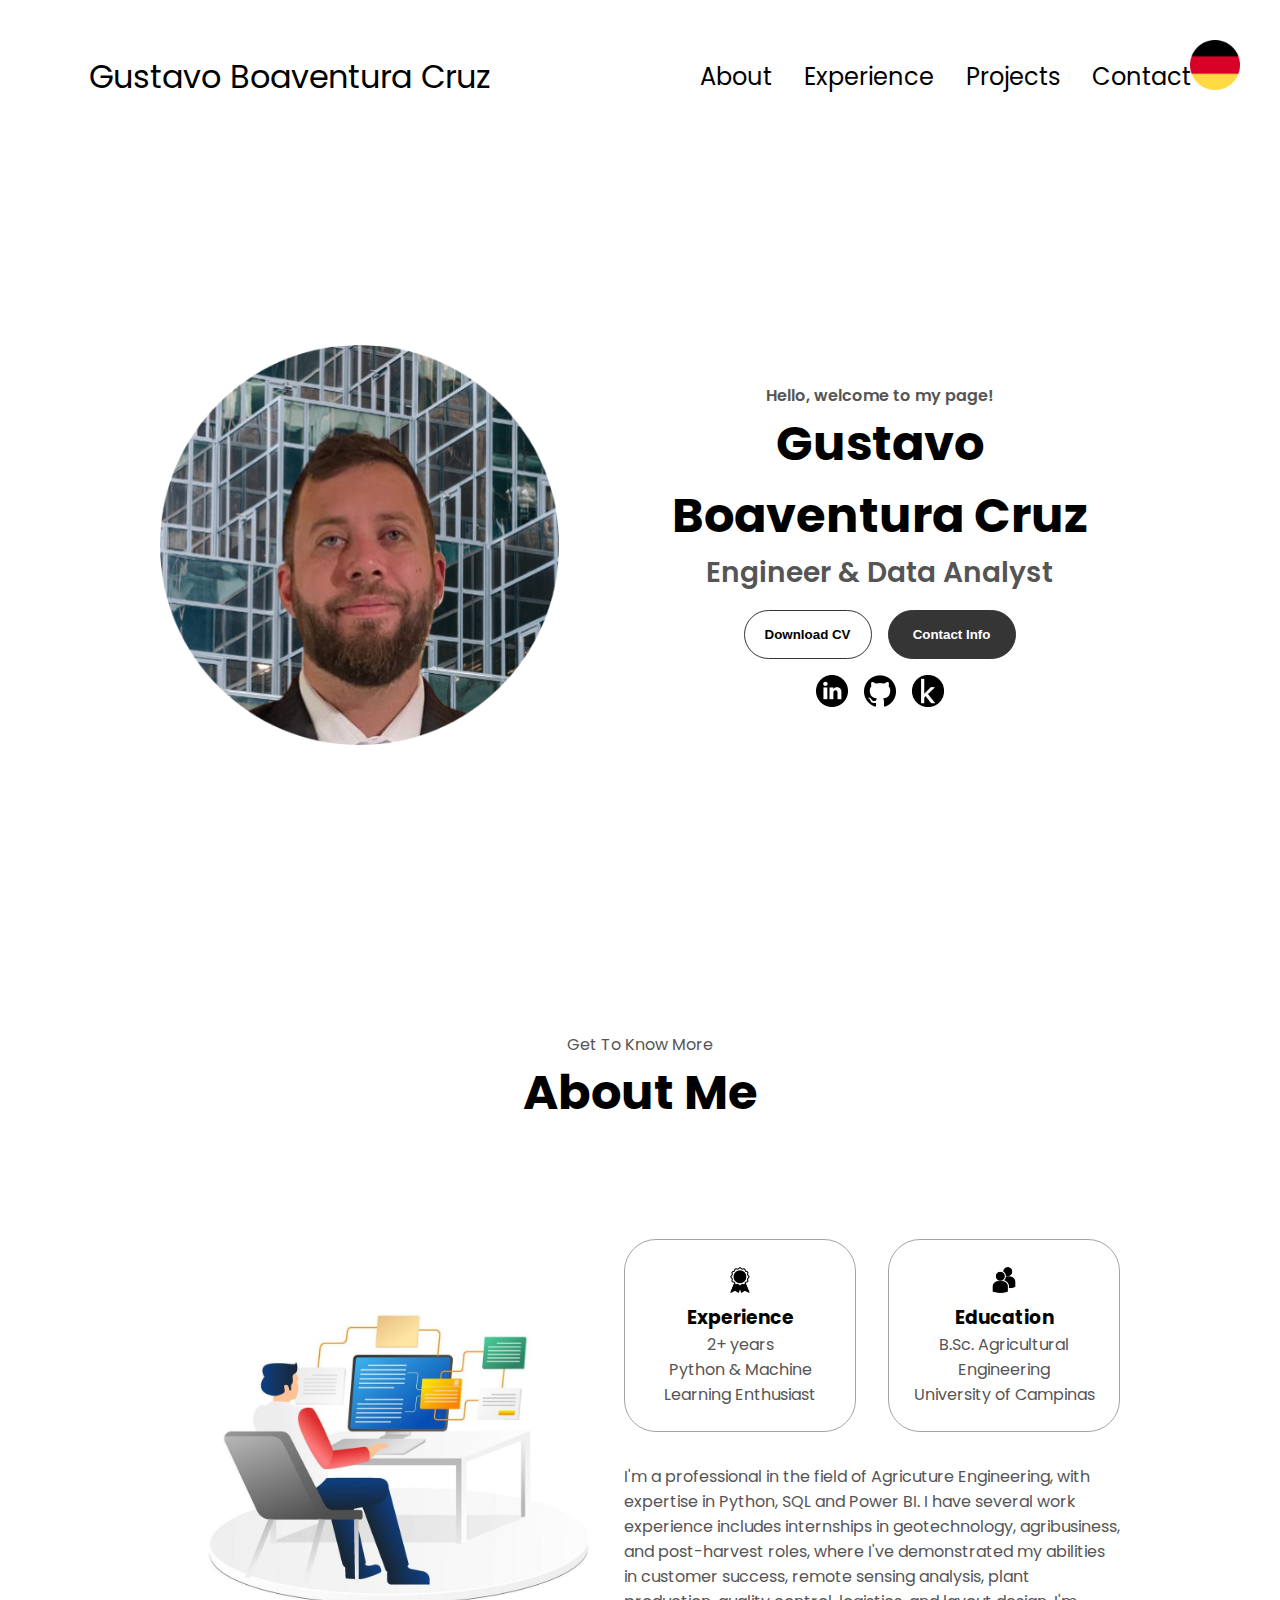
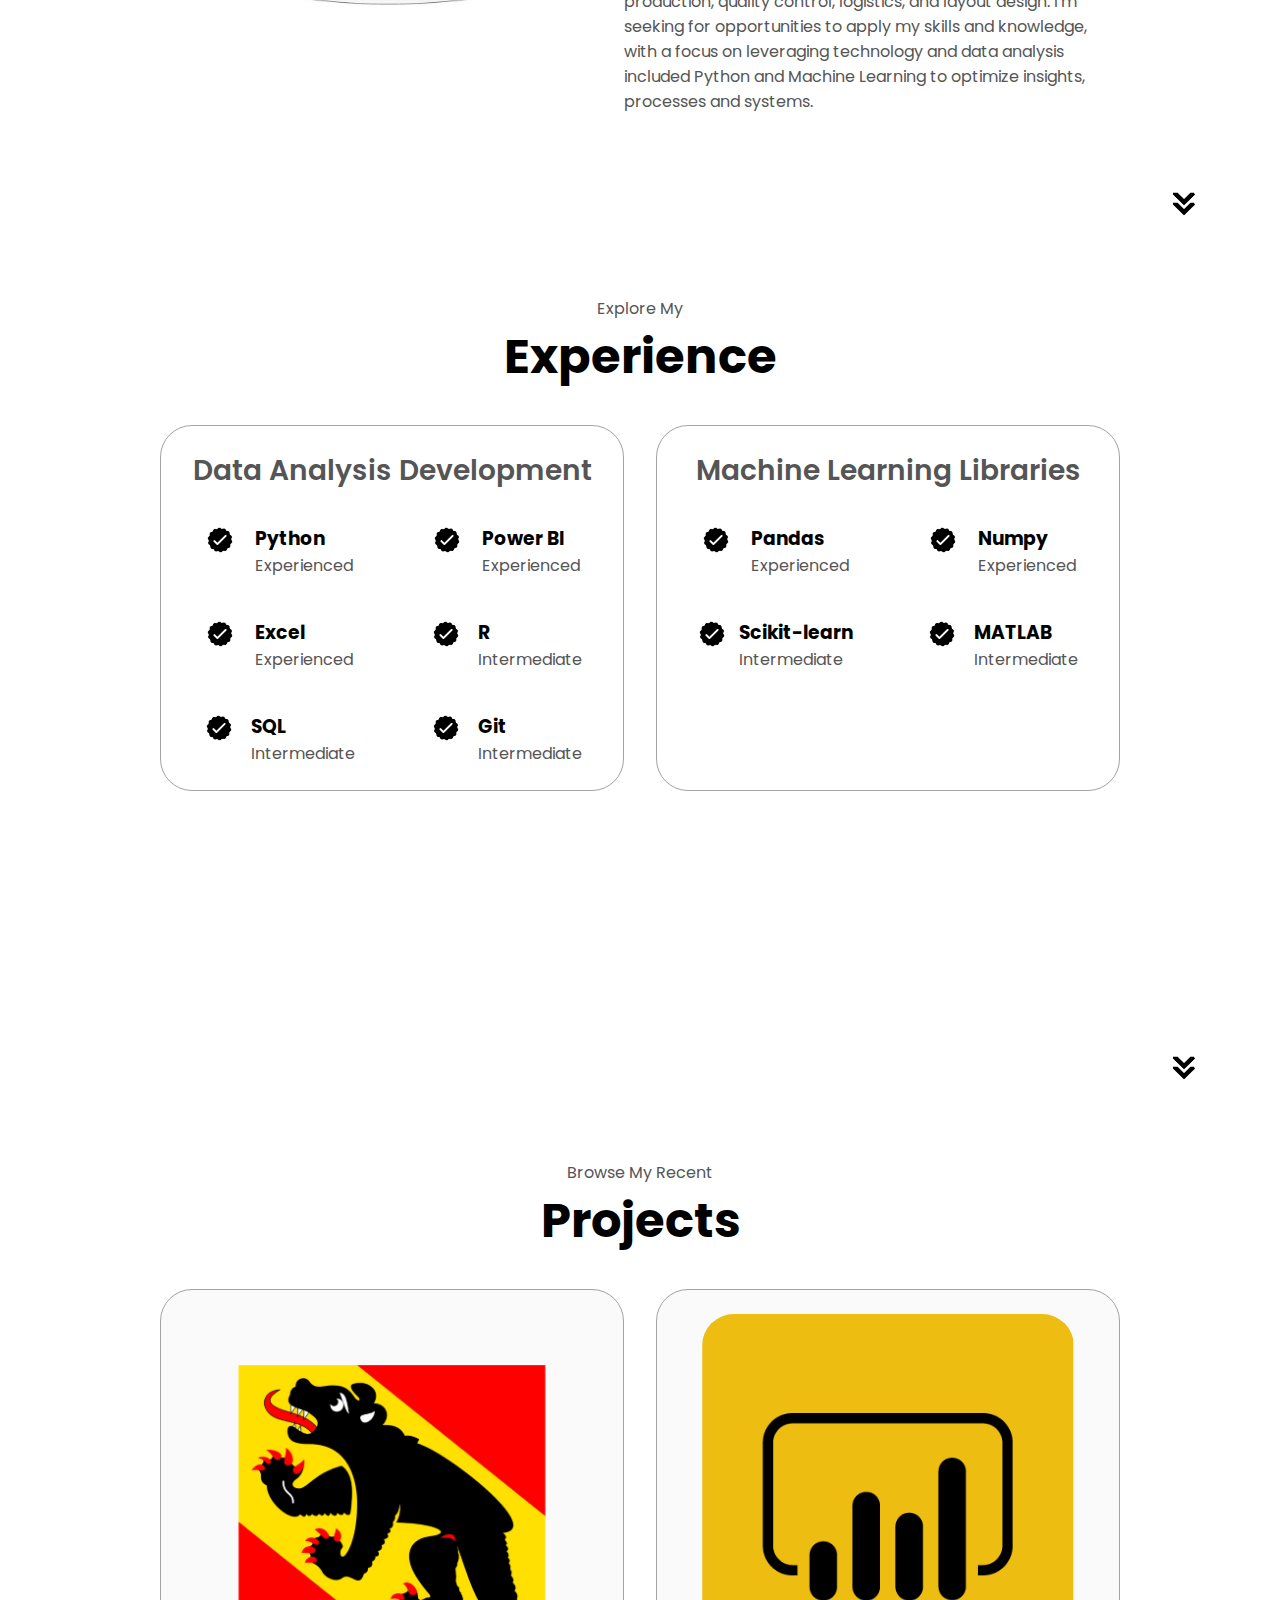
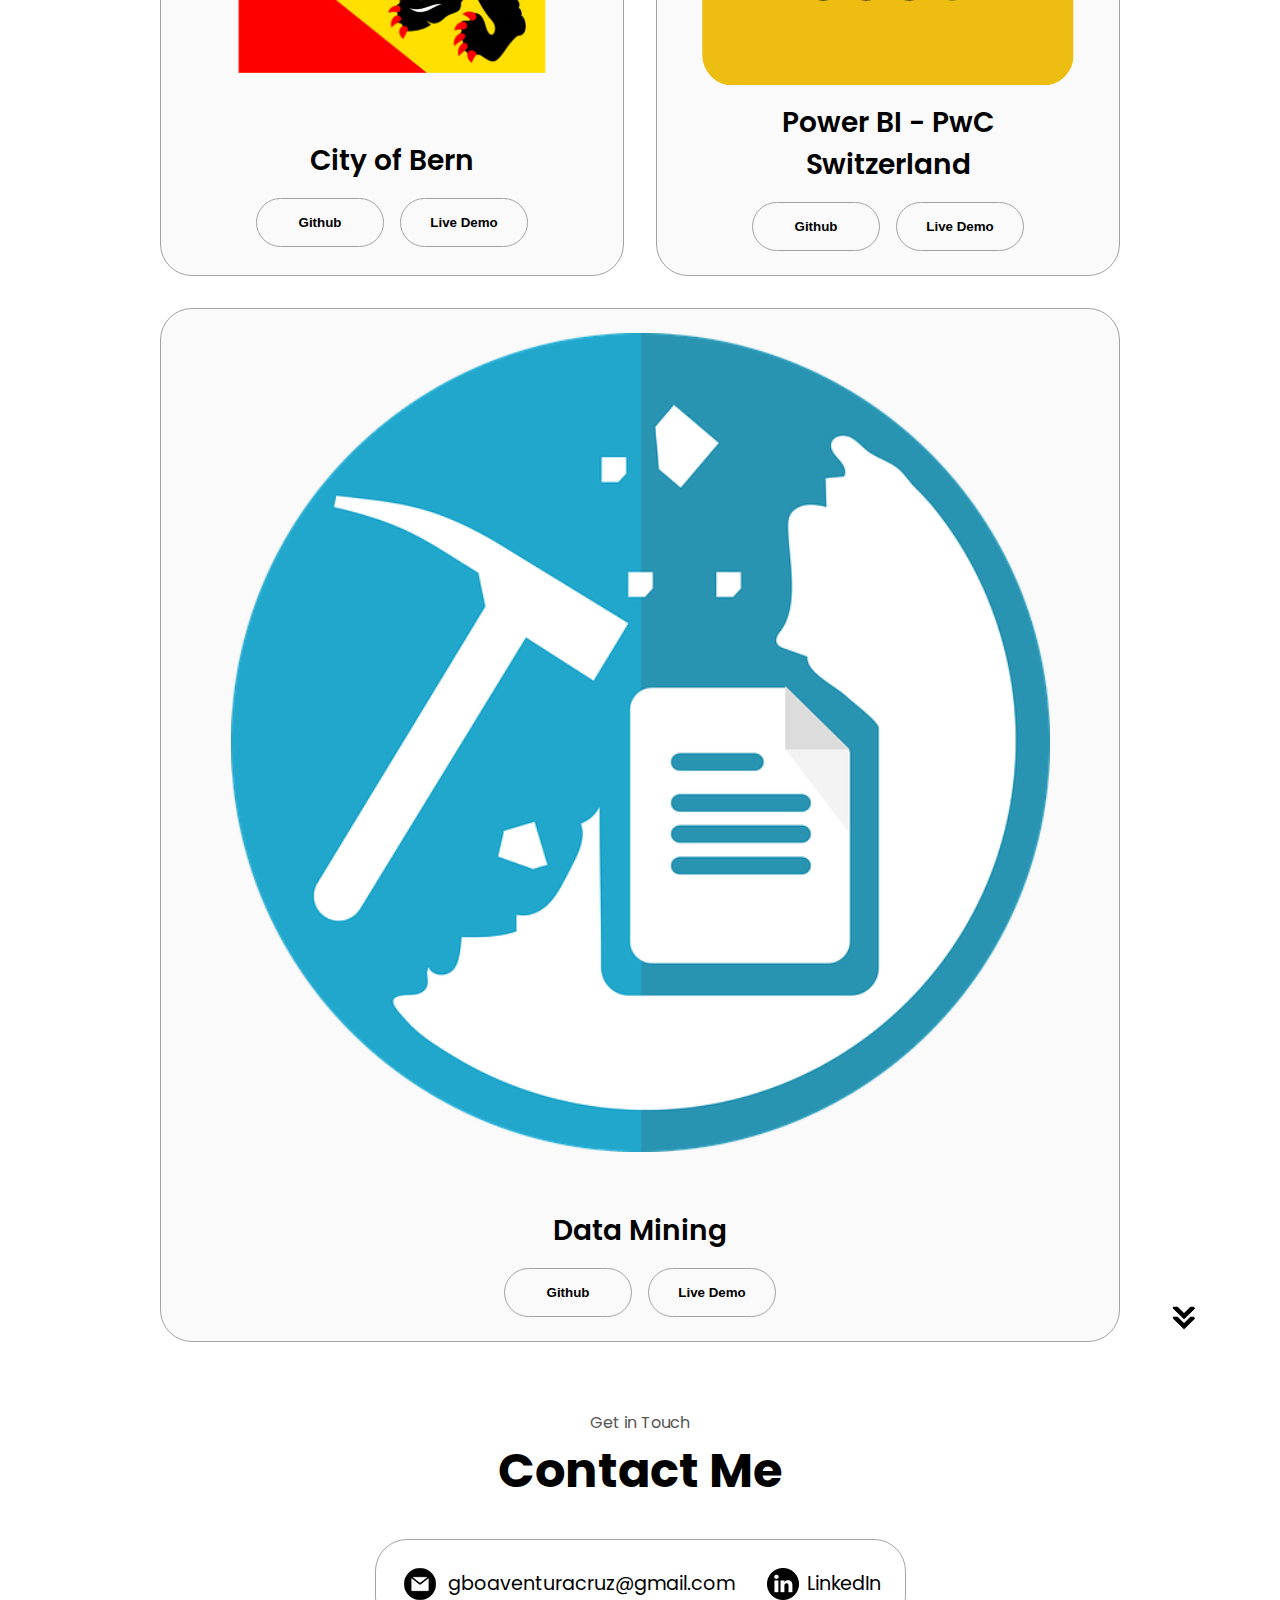
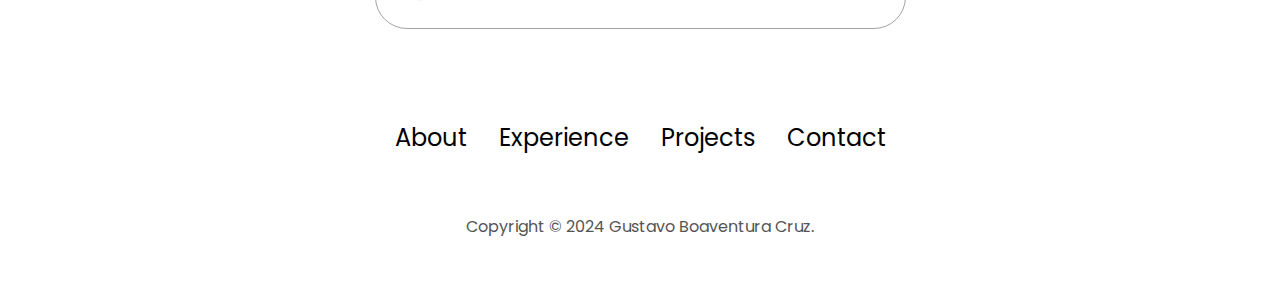
==== index.html @ 7f1b49e6 "img_hover" ====
<!DOCTYPE html>
<html lang="en">
  <head>
    <meta charset="UTF-8" />
    <meta http-equiv="X-UA-Compatible" content="IE=edge" />
    <meta name="viewport" content="width=device-width, initial-scale=1.0" />
    <title>My Portfolio</title>
    <link rel="stylesheet" href="style.css" />
    <link rel="stylesheet" href="mediaqueries.css" />
  </head>
<body>
    <style>
      #content {
          position: relative;
      }
      #content img {
          position: absolute;
          top: 40px;
          right: 40px;
      }
  </style>
  <div id="content" class="box-shadow">
      <a href="https://gboaventura93.github.io/portfolio_de/">
      <img src="./assets/deutschland.png" alt="Webseite auf Deutsch" width="50" height="50"/>
  </div>
    <nav id="desktop-nav">
      <div class="logo">Gustavo Boaventura Cruz</div>
      <div>
        <ul class="nav-links">
          <li><a href="#about">About</a></li>
          <li><a href="#experience">Experience</a></li>
          <li><a href="#projects">Projects</a></li>
          <li><a href="#contact">Contact</a></li>  
        </ul>
      </div>
    </nav>
    <nav id="hamburger-nav">
      <div class="logo">Gustavo Boaventura Cruz</div>
      <div class="hamburger-menu">
        <div class="hamburger-icon" onclick="toggleMenu()">
          <span></span>
          <span></span>
          <span></span>
        </div>
        <div class="menu-links">
          <li><a href="#about" onclick="toggleMenu()">About</a></li>
          <li><a href="#experience" onclick="toggleMenu()">Experience</a></li>
          <li><a href="#projects" onclick="toggleMenu()">Projects</a></li>
          <li><a href="#contact" onclick="toggleMenu()">Contact</a></li>
        </div>
      </div>
    </nav>
    <section id="profile">
      <div class="section__pic-container">
        <img src="./assets/gusbcz_pic_1.png" alt="Gustavo Boaventura Cruz profile picture" />
      </div>
      <div class="section__text">
        <p class="section__text__p1">Hello, welcome to my page!</p>
        <h1 class="title">Gustavo Boaventura Cruz</h1>
        <p class="section__text__p2">Engineer & Data Analyst</p>
        <div class="btn-container">
          <button
            class="btn btn-color-2"
            onclick="window.open('./assets/gusbcz_cv_en.pdf')"
          >
            Download CV
          </button>
          <button class="btn btn-color-1" onclick="location.href='./#contact'">
            Contact Info
          </button>
        </div>
        <div id="socials-container">
          <img
            src="./assets/linkedin.png"
            alt="My LinkedIn profile"
            class="icon"
            onclick="location.href='https://www.linkedin.com/in/gustavo-boaventura-cruz/'"
          />
          <img
            src="./assets/github.png"
            alt="My Github profile"
            class="icon"
            onclick="location.href='https://github.com/gboaventura93'"
          />
          <img
            src="./assets/kaggle_icon.jpg"
            alt="My Kaggle profile"
            class="icon"
            onclick="location.href='https://www.kaggle.com/gusbcz'"
          />
        </div>
      </div>
    </section>
    <section id="about">
      <p class="section__text__p1">Get To Know More</p>
      <h1 class="title">About Me</h1>
      <div class="section-container">
        <div class="section__pic-container">
          <img
            src="./assets/profile22.jpg"
            alt="Profile picture"
            class="about-pic"
          />
        </div>
        <div class="about-details-container">
          <div class="about-containers">
            <div class="details-container">
              <img
                src="./assets/experience.png"
                alt="Experience icon"
                class="icon"
              />
              <h3>Experience</h3>
              <p>2+ years <br />Python & Machine Learning Enthusiast</p>
            </div>
            <div class="details-container">
              <img
                src="./assets/education.png"
                alt="Education icon"
                class="icon"
              />
              <h3>Education</h3>
              <p>B.Sc. Agricultural Engineering<br />University of Campinas</p>
            </div>
          </div>
          <div class="text-container">
            <p>
              I'm a professional in the field of Agricuture Engineering, with expertise in Python, SQL and Power BI. I have several work experience includes internships in geotechnology, agribusiness, and post-harvest roles, where I've demonstrated my abilities in customer success, remote sensing analysis, plant production, quality control, logistics, and layout design. I'm seeking for opportunities to apply my skills and knowledge, with a focus on leveraging technology and data analysis included Python and Machine Learning to optimize insights, processes and systems.
            </p>
          </div>
        </div>
      </div>
      <img
        src="./assets/arrow.png"
        alt="Arrow icon"
        class="icon arrow"
        onclick="location.href='./#experience'"
      />
    </section>
    <section id="experience">
      <p class="section__text__p1">Explore My</p>
      <h1 class="title">Experience</h1>
      <div class="experience-details-container">
        <div class="about-containers">
          <div class="details-container">
            <h2 class="experience-sub-title">Data Analysis Development</h2>
            <div class="article-container">
              <article>
                <img
                  src="./assets/checkmark.png"
                  alt="Experience icon"
                  class="icon"
                />
                <div>
                  <h3>Python</h3>
                  <p>Experienced</p>
                </div>
              </article>
              <article>
                <img
                  src="./assets/checkmark.png"
                  alt="Experience icon"
                  class="icon"
                />
                <div>
                  <h3>Power BI</h3>
                  <p>Experienced</p>
                </div>
              </article>
              <article>
                <img
                  src="./assets/checkmark.png"
                  alt="Experience icon"
                  class="icon"
                />
                <div>
                  <h3>Excel</h3>
                  <p>Experienced</p>
                </div>
              </article>
              <article>
                <img
                  src="./assets/checkmark.png"
                  alt="Experience icon"
                  class="icon"
                />
                <div>
                  <h3>R</h3>
                  <p>Intermediate</p>
                </div>
              </article>
              <article>
                <img
                  src="./assets/checkmark.png"
                  alt="Experience icon"
                  class="icon"
                />
                <div>
                  <h3>SQL</h3>
                  <p>Intermediate</p>
                </div>
              </article>
              <article>
                <img
                  src="./assets/checkmark.png"
                  alt="Experience icon"
                  class="icon"
                />
                <div>
                  <h3>Git</h3>
                  <p>Intermediate</p>
                </div>
              </article>
            </div>
          </div>
          <div class="details-container">
            <h2 class="experience-sub-title">Machine Learning Libraries</h2>
            <div class="article-container">
              <article>
                <img
                  src="./assets/checkmark.png"
                  alt="Experience icon"
                  class="icon"
                />
                <div>
                  <h3>Pandas</h3>
                  <p>Experienced</p>
                </div>
              </article>
              <article>
                <img
                  src="./assets/checkmark.png"
                  alt="Experience icon"
                  class="icon"
                />
                <div>
                  <h3>Numpy</h3>
                  <p>Experienced</p>
                </div>
              </article>
              <article>
                <img
                  src="./assets/checkmark.png"
                  alt="Experience icon"
                  class="icon"
                />
                <div>
                  <h3>Scikit-learn</h3>
                  <p>Intermediate</p>
                </div>
              </article>
              <article>
                <img
                  src="./assets/checkmark.png"
                  alt="Experience icon"
                  class="icon"
                />
                <div>
                  <h3>MATLAB</h3>
                  <p>Intermediate</p>
                </div>
              </article>
            </div>
          </div>
        </div>
      </div>
      <img
        src="./assets/arrow.png"
        alt="Arrow icon"
        class="icon arrow"
        onclick="location.href='./#projects'"
      />
    </section>
    <section id="projects">
      <p class="section__text__p1">Browse My Recent</p>
      <h1 class="title">Projects</h1>
      <div class="experience-details-container">
        <div class="about-containers">
          <div class="details-container color-container">
            <div class="article-container">
              <img
                src="./assets/bern_icon.png"
                alt="Project 1"
                class="project-img"
              />
            </div>
            <h2 class="experience-sub-title project-title">City of Bern </h2>
            <div class="btn-container">
              <button
                class="btn btn-color-2 project-btn"
                onclick="location.href='https://github.com/gboaventura93/project_Bern'"
              >
                Github
              </button>
              <button
                class="btn btn-color-2 project-btn"
                onclick="location.href='https://github.com/'"
              >
                Live Demo
              </button>
            </div>
          </div>
          <div class="details-container color-container">
            <div class="article-container">
              <img
                src="./assets/power_BI2.png"
                alt="Project 2"
                class="project-img"
              />
            </div>
            <h2 class="experience-sub-title project-title">Power BI - PwC Switzerland</h2>
            <div class="btn-container">
              <button
                class="btn btn-color-2 project-btn"
                onclick="location.href='https://github.com/gboaventura93/PowerBI_PwC_Switzerland'"
              >
                Github
              </button>
              <button
                class="btn btn-color-2 project-btn"
                onclick="location.href='https://github.com/'"
              >
                Live Demo
              </button>
            </div>
          </div>
          <div class="details-container color-container">
            <div class="article-container">
              <img
                src="./assets/data_mining.png"
                alt="Project 3"
                class="project-img"
              />
            </div>
            <h2 class="experience-sub-title project-title"> <br>Data Mining</h2>
            <div class="btn-container">
              <button
                class="btn btn-color-2 project-btn"
                onclick="location.href='https://github.com/gboaventura93/DataMining'"
              >
                Github
              </button>
              <button
                class="btn btn-color-2 project-btn"
                onclick="location.href='https://github.com/'"
              >
                Live Demo
              </button>
            </div>
          </div>
        </div>
      </div>
      <img
        src="./assets/arrow.png"
        alt="Arrow icon"
        class="icon arrow"
        onclick="location.href='./#contact'"
      />
    </section>
    <section id="contact">
      <p class="section__text__p1">Get in Touch</p>
      <h1 class="title">Contact Me</h1>
      <div class="contact-info-upper-container">
        <div class="contact-info-container">
          <img
            src="./assets/email.png"
            alt="Email icon"
            class="icon contact-icon email-icon"
          />
          <p><a href="mailto:examplemail@gmail.com">gboaventuracruz@gmail.com</a></p>
        </div>
        <div class="contact-info-container">
          <img
            src="./assets/linkedin.png"
            alt="LinkedIn icon"
            class="icon contact-icon"
          />
          <p><a href="https://www.linkedin.com/in/gustavo-boaventura-cruz/">LinkedIn</a></p>
        </div>
      </div>
    </section>
    <footer>
      <nav>
        <div class="nav-links-container">
          <ul class="nav-links">
            <li><a href="#about">About</a></li>
            <li><a href="#experience">Experience</a></li>
            <li><a href="#projects">Projects</a></li>
            <li><a href="#contact">Contact</a></li>
          </ul>
        </div>
      </nav>
      <p>Copyright &#169; 2024 Gustavo Boaventura Cruz.</p>
    </footer>
    <script src="script.js"></script>
</body>
</html>
---- style.css ----
/* GENERAL */

@import url("https://fonts.googleapis.com/css2?family=Poppins:wght@300;400;500;600&display=swap");

* {
  margin: 0;
  padding: 0;
}

body {
  font-family: "Poppins", sans-serif;
}

html {
  scroll-behavior: smooth;
}

p {
  color: rgb(85, 85, 85);
}

/* TRANSITION */

a,
.btn {
  transition: all 300ms ease;
}

/* DESKTOP NAV */

nav,
.nav-links {
  display: flex;
}

nav {
  justify-content: space-around;
  align-items: center;
  height: 17vh;
}

.nav-links {
  gap: 2rem;
  list-style: none;
  font-size: 1.5rem;
}

a {
  color: black;
  text-decoration: none;
  text-decoration-color: white;
}

a:hover {
  color: grey;
  text-decoration: underline;
  text-underline-offset: 1rem;
  text-decoration-color: rgb(181, 181, 181);
}

.logo {
  font-size: 2rem;
}

.logo:hover {
  cursor: default;
}

/* HAMBURGER MENU */

#hamburger-nav {
  display: none;
}

.hamburger-menu {
  position: relative;
  display: inline-block;
}

.hamburger-icon {
  display: flex;
  flex-direction: column;
  justify-content: space-between;
  height: 24px;
  width: 30px;
  cursor: pointer;
}

.hamburger-icon span {
  width: 100%;
  height: 2px;
  background-color: black;
  transition: all 0.3 ease-in-out;
}

.menu-links {
  position: absolute;
  top: 100%;
  right: 0;
  background-color: white;
  width: fit-content;
  max-height: 0;
  overflow: hidden;
  transition: all 0.3 ease-in-out;
}

.menu-links a {
  display: block;
  padding: 10px;
  text-align: center;
  font-size: 1.5rem;
  color: black;
  text-decoration: none;
  transition: all 0.3 ease-in-out;
}

.menu-links li {
  list-style: none;
}

.menu-links.open {
  max-height: 300px;
}

.hamburger-icon.open span:first-child {
  transform: rotate(45deg) translate(10px, 5px);
}

.hamburger-icon.open span:nth-child(2) {
  opacity: 0;
}

.hamburger-icon.open span:last-child {
  transform: rotate(-45deg) translate(10px, -5px);
}

.hamburger-icon span:first-child {
  transform: none;
}

.hamburger-icon span:first-child {
  opacity: 1;
}

.hamburger-icon span:first-child {
  transform: none;
}

/* SECTIONS */

section {
  padding-top: 4vh;
  height: 96vh;
  margin: 0 10rem;
  box-sizing: border-box;
  min-height: fit-content;
}

.section-container {
  display: flex;
}

/* PROFILE SECTION */

#profile {
  display: flex;
  justify-content: center;
  gap: 5rem;
  height: 80vh;
}

.section__pic-container {
  display: flex;
  height: 400px;
  width: 400px;
  margin: auto 0;
}

.section__text {
  align-self: center;
  text-align: center;
}

.section__text p {
  font-weight: 600;
}

.section__text__p1 {
  text-align: center;
}

.section__text__p2 {
  font-size: 1.75rem;
  margin-bottom: 1rem;
}

.title {
  font-size: 3rem;
  text-align: center;
}

#socials-container {
  display: flex;
  justify-content: center;
  margin-top: 1rem;
  gap: 1rem;
}

/* ICONS */

.icon {
  cursor: pointer;
  height: 2rem;
}

/* BUTTONS */

.btn-container {
  display: flex;
  justify-content: center;
  gap: 1rem;
}

.btn {
  font-weight: 600;
  transition: all 300ms ease;
  padding: 1rem;
  width: 8rem;
  border-radius: 2rem;
}

.btn-color-1,
.btn-color-2 {
  border: rgb(53, 53, 53) 0.1rem solid;
}

.btn-color-1:hover,
.btn-color-2:hover {
  cursor: pointer;
}

.btn-color-1,
.btn-color-2:hover {
  background: rgb(53, 53, 53);
  color: white;
}

.btn-color-1:hover {
  background: rgb(0, 0, 0);
}

.btn-color-2 {
  background: none;
}

.btn-color-2:hover {
  border: rgb(255, 255, 255) 0.1rem solid;
}

.btn-container {
  gap: 1rem;
}

/* ABOUT SECTION */

#about {
  position: relative;
}

.about-containers {
  gap: 2rem;
  margin-bottom: 2rem;
  margin-top: 2rem;
}

.about-details-container {
  justify-content: center;
  flex-direction: column;
}

.about-containers,
.about-details-container {
  display: flex;
}

.about-pic {
  border-radius: 2rem;
}

.arrow {
  position: absolute;
  right: -5rem;
  bottom: 2.5rem;
}

.details-container {
  padding: 1.5rem;
  flex: 1;
  background: white;
  border-radius: 2rem;
  border: rgb(53, 53, 53) 0.1rem solid;
  border-color: rgb(163, 163, 163);
  text-align: center;
}

.section-container {
  gap: 4rem;
  height: 80%;
}

.section__pic-container {
  height: 400px;
  width: 400px;
  margin: auto 0;
}

/* EXPERIENCE SECTION */

#experience {
  position: relative;
}

.experience-sub-title {
  color: rgb(85, 85, 85);
  font-weight: 600;
  font-size: 1.75rem;
  margin-bottom: 2rem;
}

.experience-details-container {
  display: flex;
  justify-content: center;
  flex-direction: column;
}

.article-container {
  display: flex;
  text-align: initial;
  flex-wrap: wrap;
  flex-direction: row;
  gap: 2.5rem;
  justify-content: space-around;
}

article {
  display: flex;
  width: 10rem;
  justify-content: space-around;
  gap: 0.5rem;
}

article .icon {
  cursor: default;
}

/* PROJECTS SECTION */

#projects {
  position: relative;
}

.color-container {
  border-color: rgb(163, 163, 163);
  background: rgb(250, 250, 250);
}

.project-img {
  border-radius: 2rem;
  width: 90%;
  height: 90%;
}

.project-title {
  margin: 1rem;
  color: black;
}

.project-btn {
  color: black;
  border-color: rgb(163, 163, 163);
}

/* CONTACT */

#contact {
  display: flex;
  justify-content: center;
  flex-direction: column;
  height: 70vh;
}

.contact-info-upper-container {
  display: flex;
  justify-content: center;
  border-radius: 2rem;
  border: rgb(53, 53, 53) 0.1rem solid;
  border-color: rgb(163, 163, 163);
  background: (250, 250, 250);
  margin: 2rem auto;
  padding: 0.5rem;
}

.contact-info-container {
  display: flex;
  align-items: center;
  justify-content: center;
  gap: 0.5rem;
  margin: 1rem;
}

.contact-info-container p {
  font-size: larger;
}

.contact-icon {
  cursor: default;
}

.email-icon {
  height: 2.5rem;
}

/* FOOTER SECTION */

footer {
  height: 26vh;
  margin: 0 1rem;
}

footer p {
  text-align: center;
}

img:hover {
  opacity: 0.8;
}

img {
  transition: all 0.3s ease-in-out;
}

img:hover {
  transform: scale(1.1);
}
---- mediaqueries.css ----
@media screen and (max-width: 1400px) {
    #profile {
      height: 83vh;
      margin-bottom: 6rem;
    }
    .about-containers {
      flex-wrap: wrap;
    }
    #contact,
    #projects {
      height: fit-content;
    }
  }
  
  @media screen and (max-width: 1200px) {
    #desktop-nav {
      display: none;
    }
    #hamburger-nav {
      display: flex;
    }
    #experience,
    .experience-details-container {
      margin-top: 2rem;
    }
    #profile,
    .section-container {
      display: block;
    }
    .arrow {
      display: none;
    }
    section,
    .section-container {
      height: fit-content;
    }
    section {
      margin: 0 5%;
    }
    .section__pic-container {
      width: 275px;
      height: 275px;
      margin: 0 auto 2rem;
    }
    .about-containers {
      margin-top: 0;
    }
  }
  
  @media screen and (max-width: 600px) {
    #contact,
    footer {
      height: 40vh;
    }
    #profile {
      height: 83vh;
      margin-bottom: 0;
    }
    article {
      font-size: 1rem;
    }
    footer nav {
      height: fit-content;
      margin-bottom: 2rem;
    }
    .about-containers,
    .contact-info-upper-container,
    .btn-container {
      flex-wrap: wrap;
    }
    .contact-info-container {
      margin: 0;
    }
    .contact-info-container p,
    .nav-links li a {
      font-size: 1rem;
    }
    .experience-sub-title {
      font-size: 1.25rem;
    }
    .logo {
      font-size: 1.5rem;
    }
    .nav-links {
      flex-direction: column;
      gap: 0.5rem;
      text-align: center;
    }
    .section__pic-container {
      width: auto;
      height: 46vw;
      justify-content: center;
    }
    .section__text__p2 {
      font-size: 1.25rem;
    }
    .title {
      font-size: 2rem;
    }
    .text-container {
      text-align: justify;
    }
  }
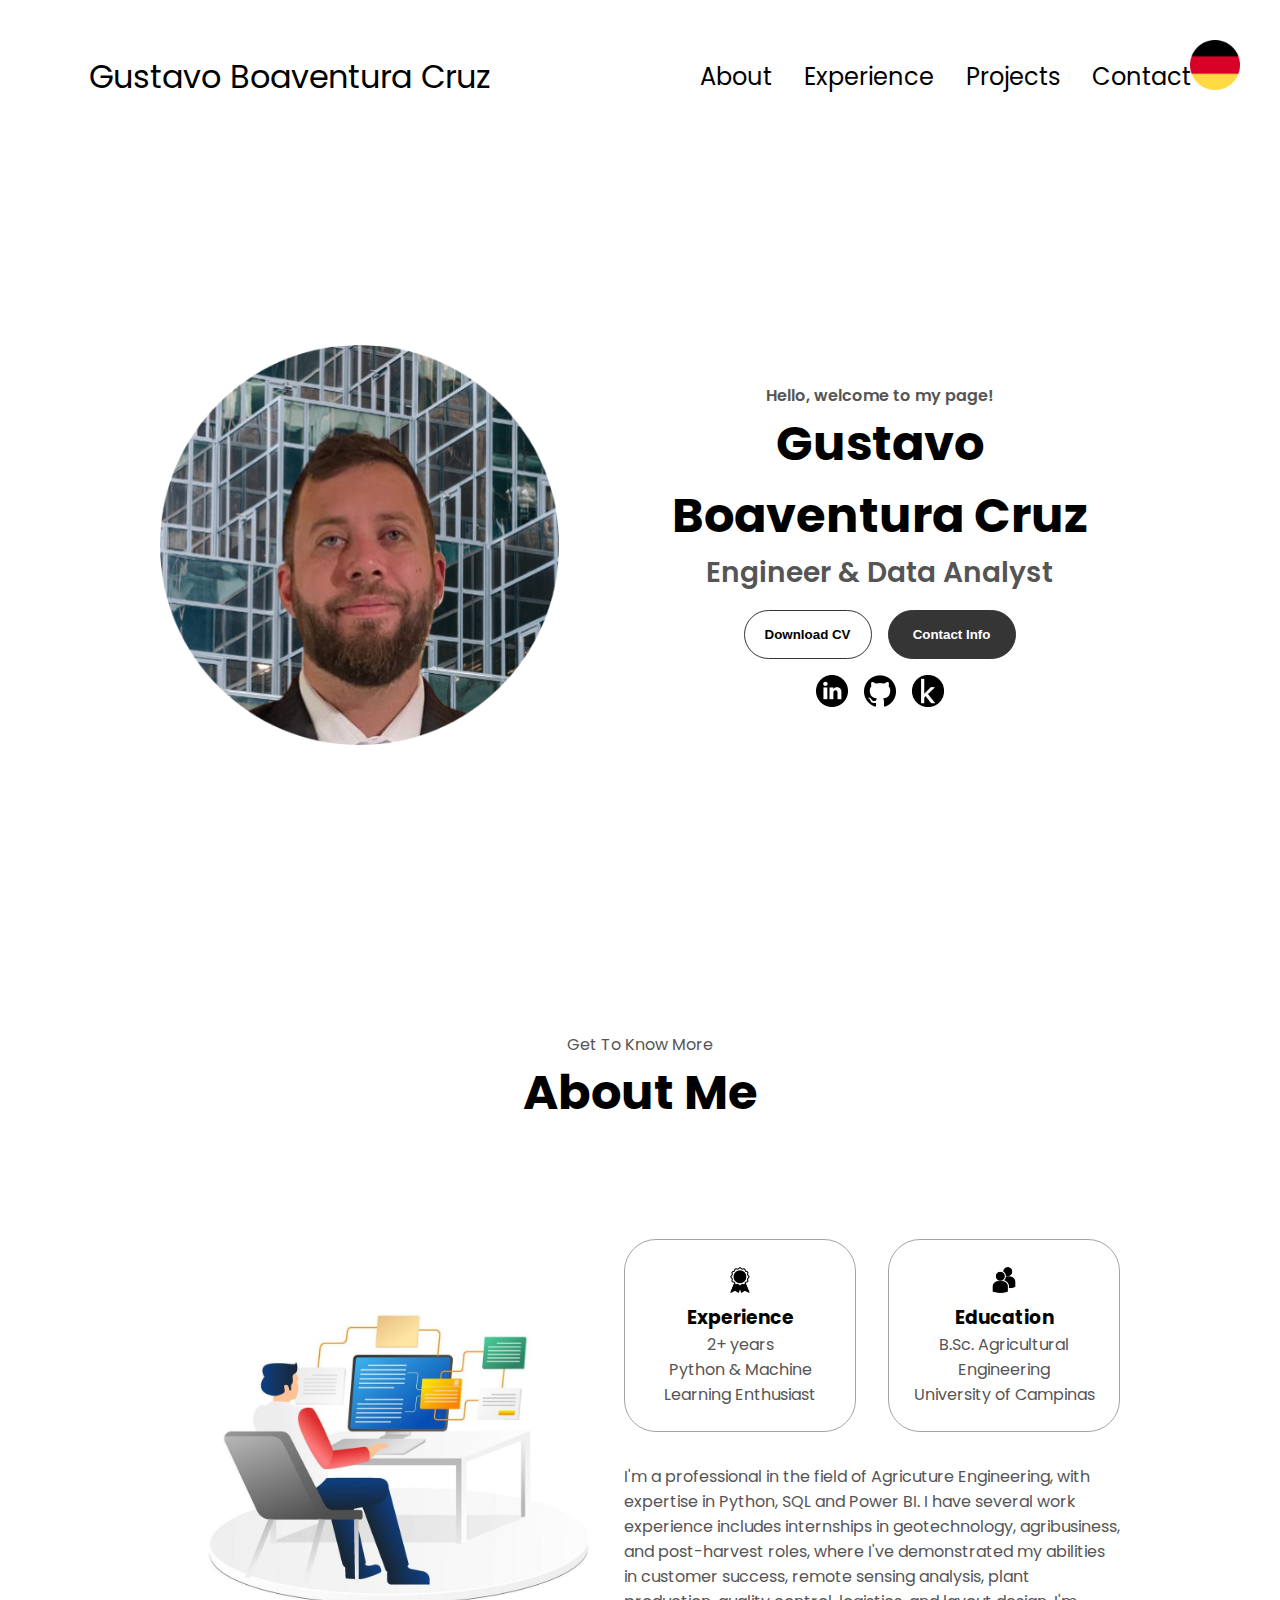
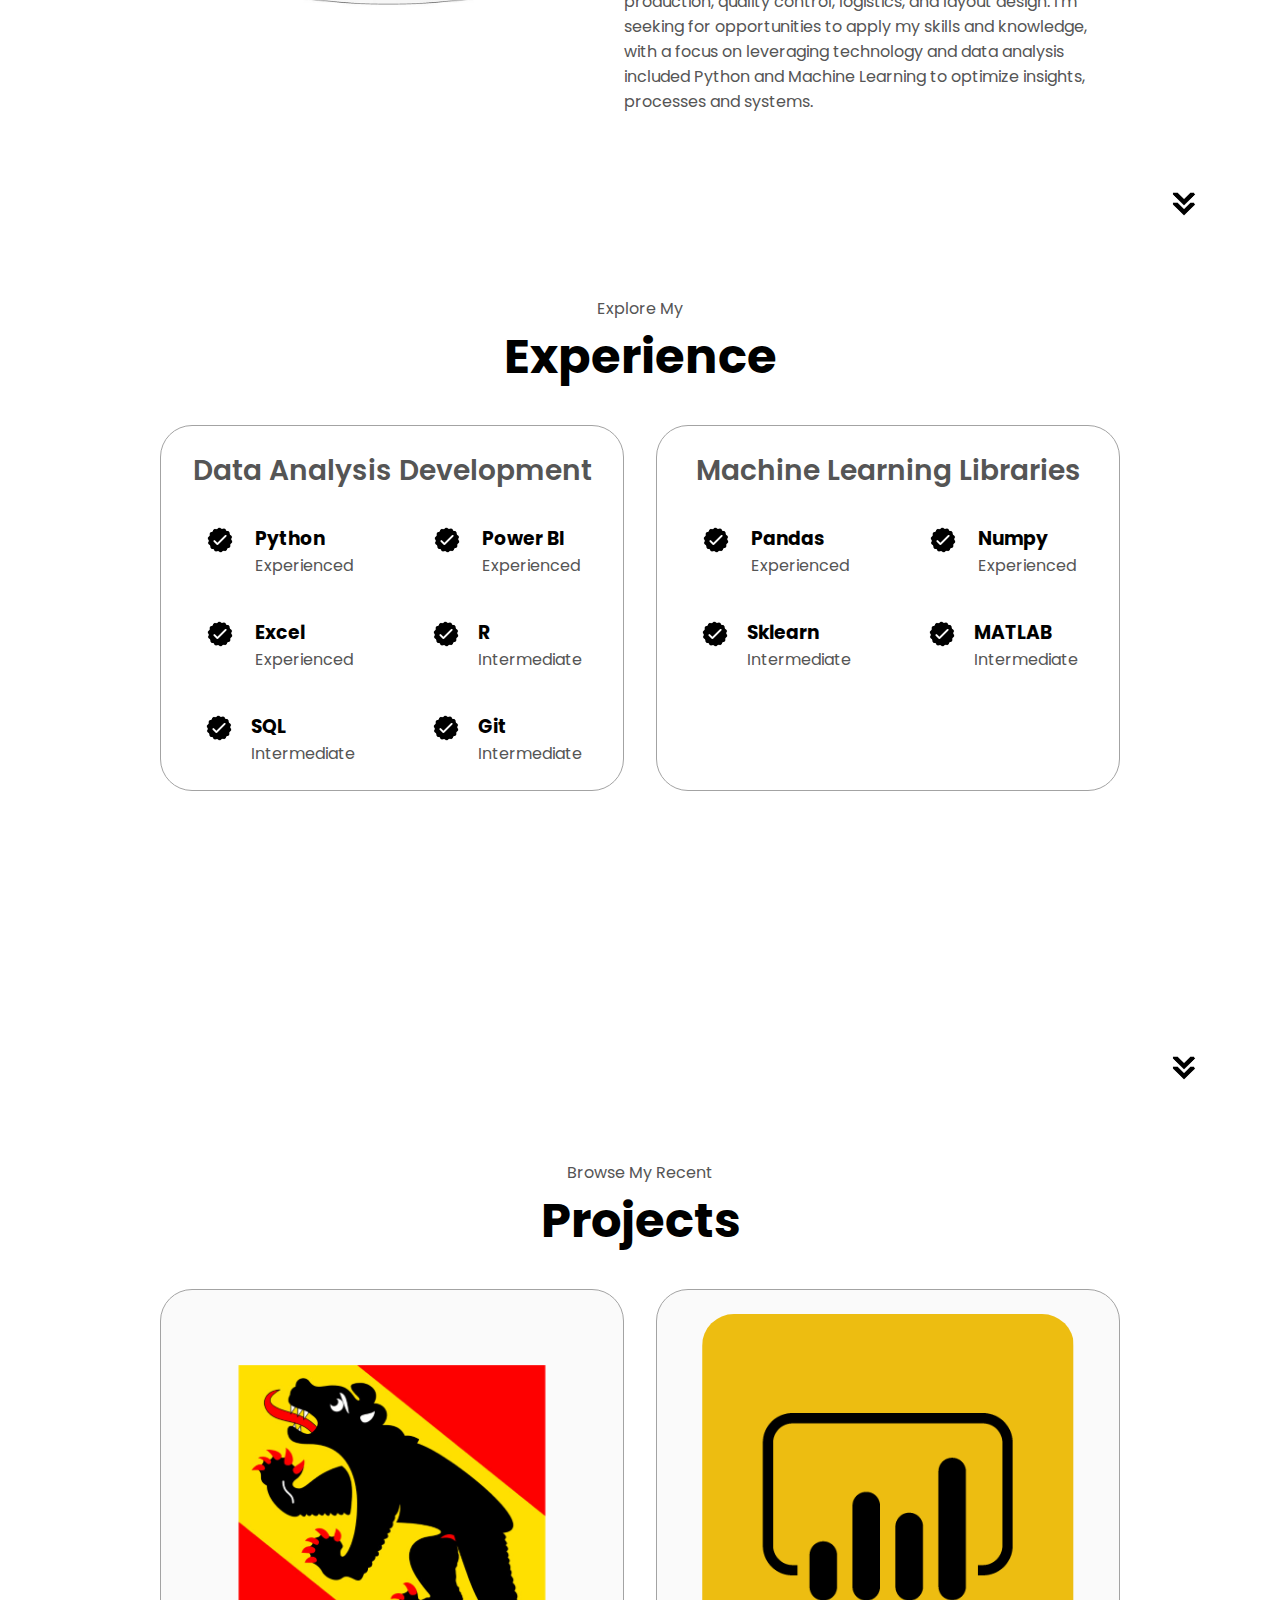
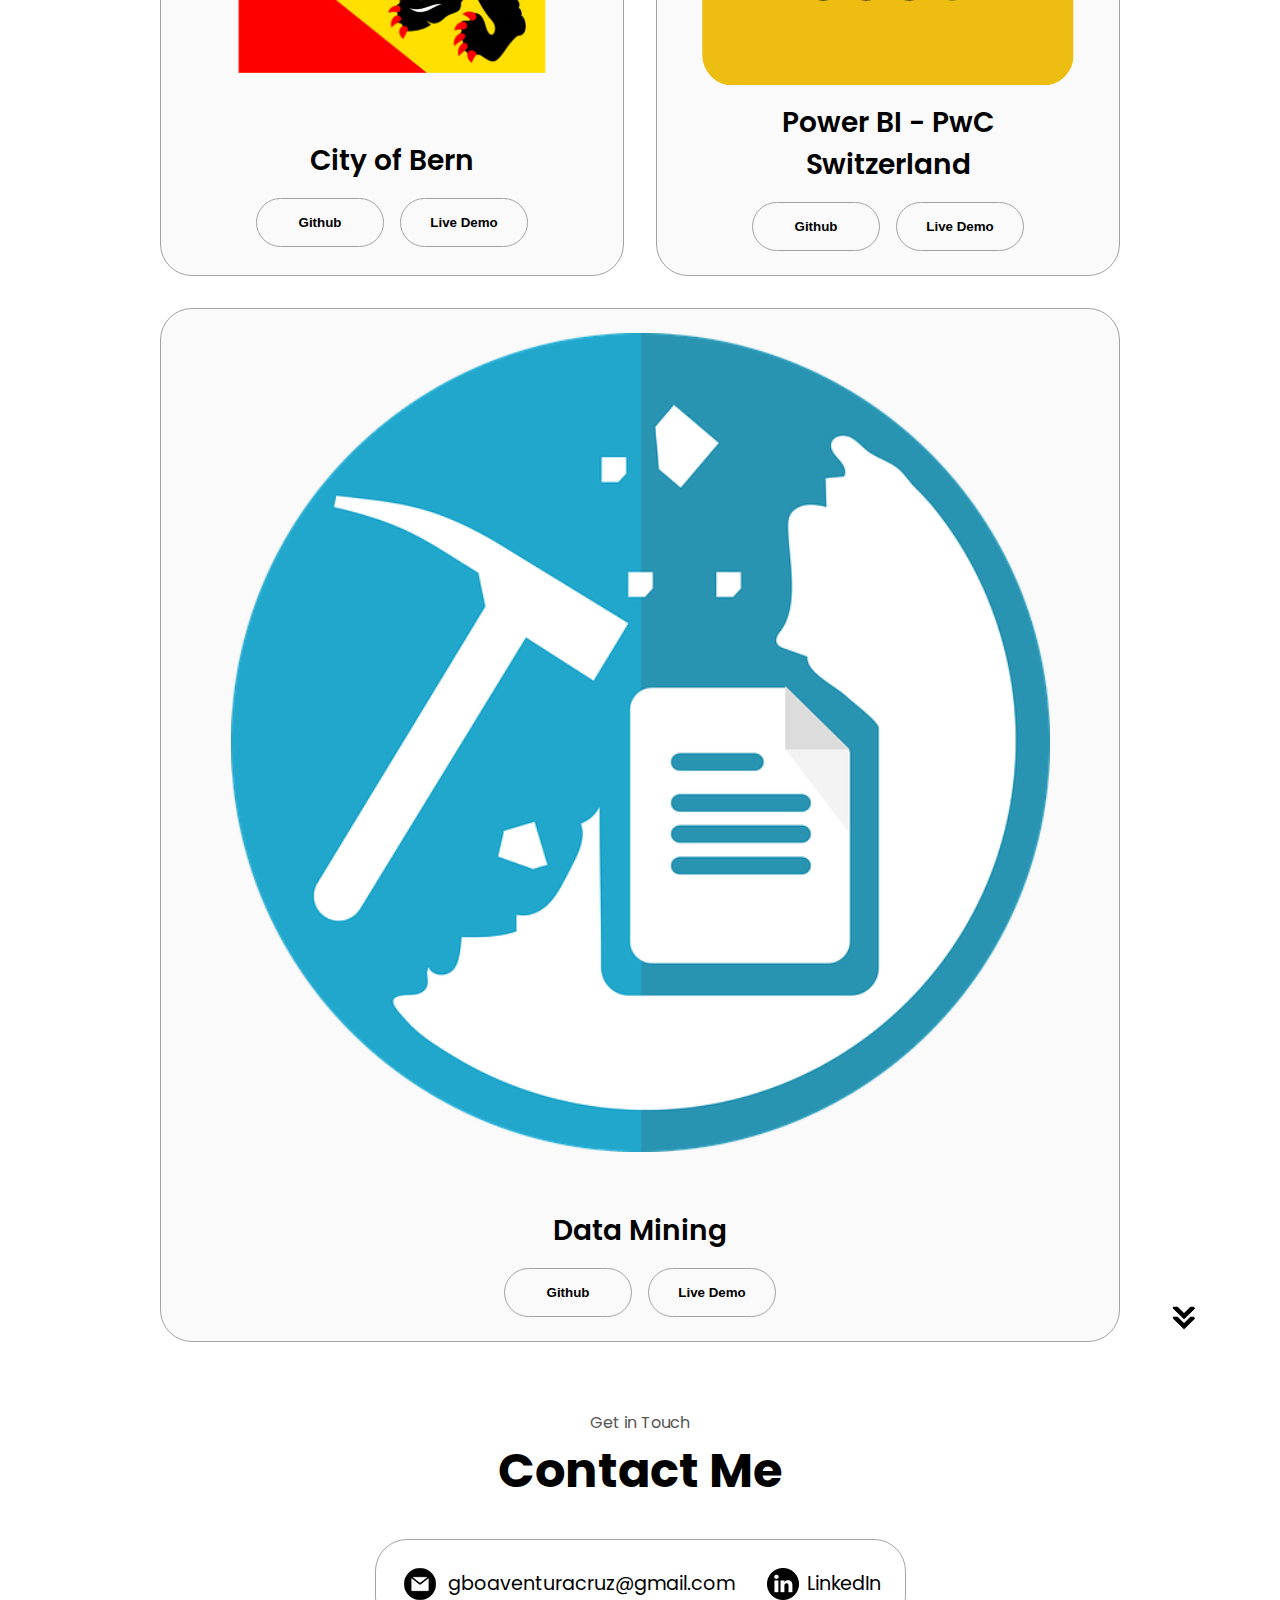
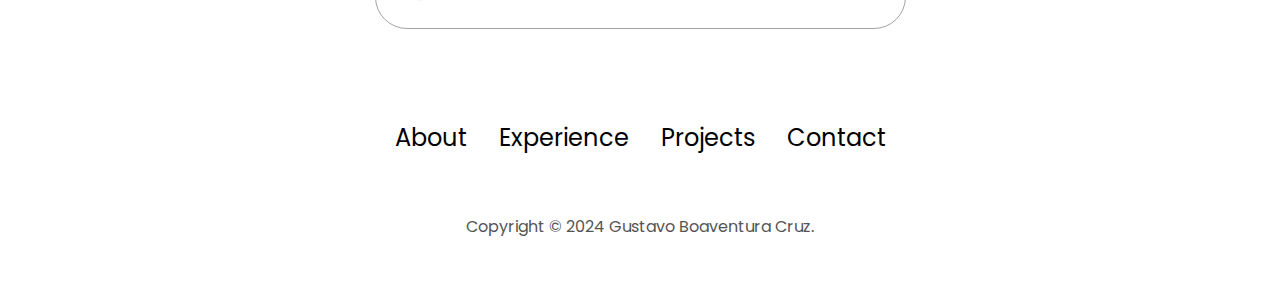
==== commit bbad4654: "fix" ====
--- a/index.html
+++ b/index.html
@@ -245,7 +245,7 @@
                   class="icon"
                 />
                 <div>
-                  <h3>Scikit-learn</h3>
+                  <h3>Sklearn</h3>
                   <p>Intermediate</p>
                 </div>
               </article>
--- a/style.css
+++ b/style.css
@@ -431,6 +431,7 @@
   text-align: center;
 }
 
+/* IMAGE SECTION */
 img:hover {
   opacity: 0.8;
 }
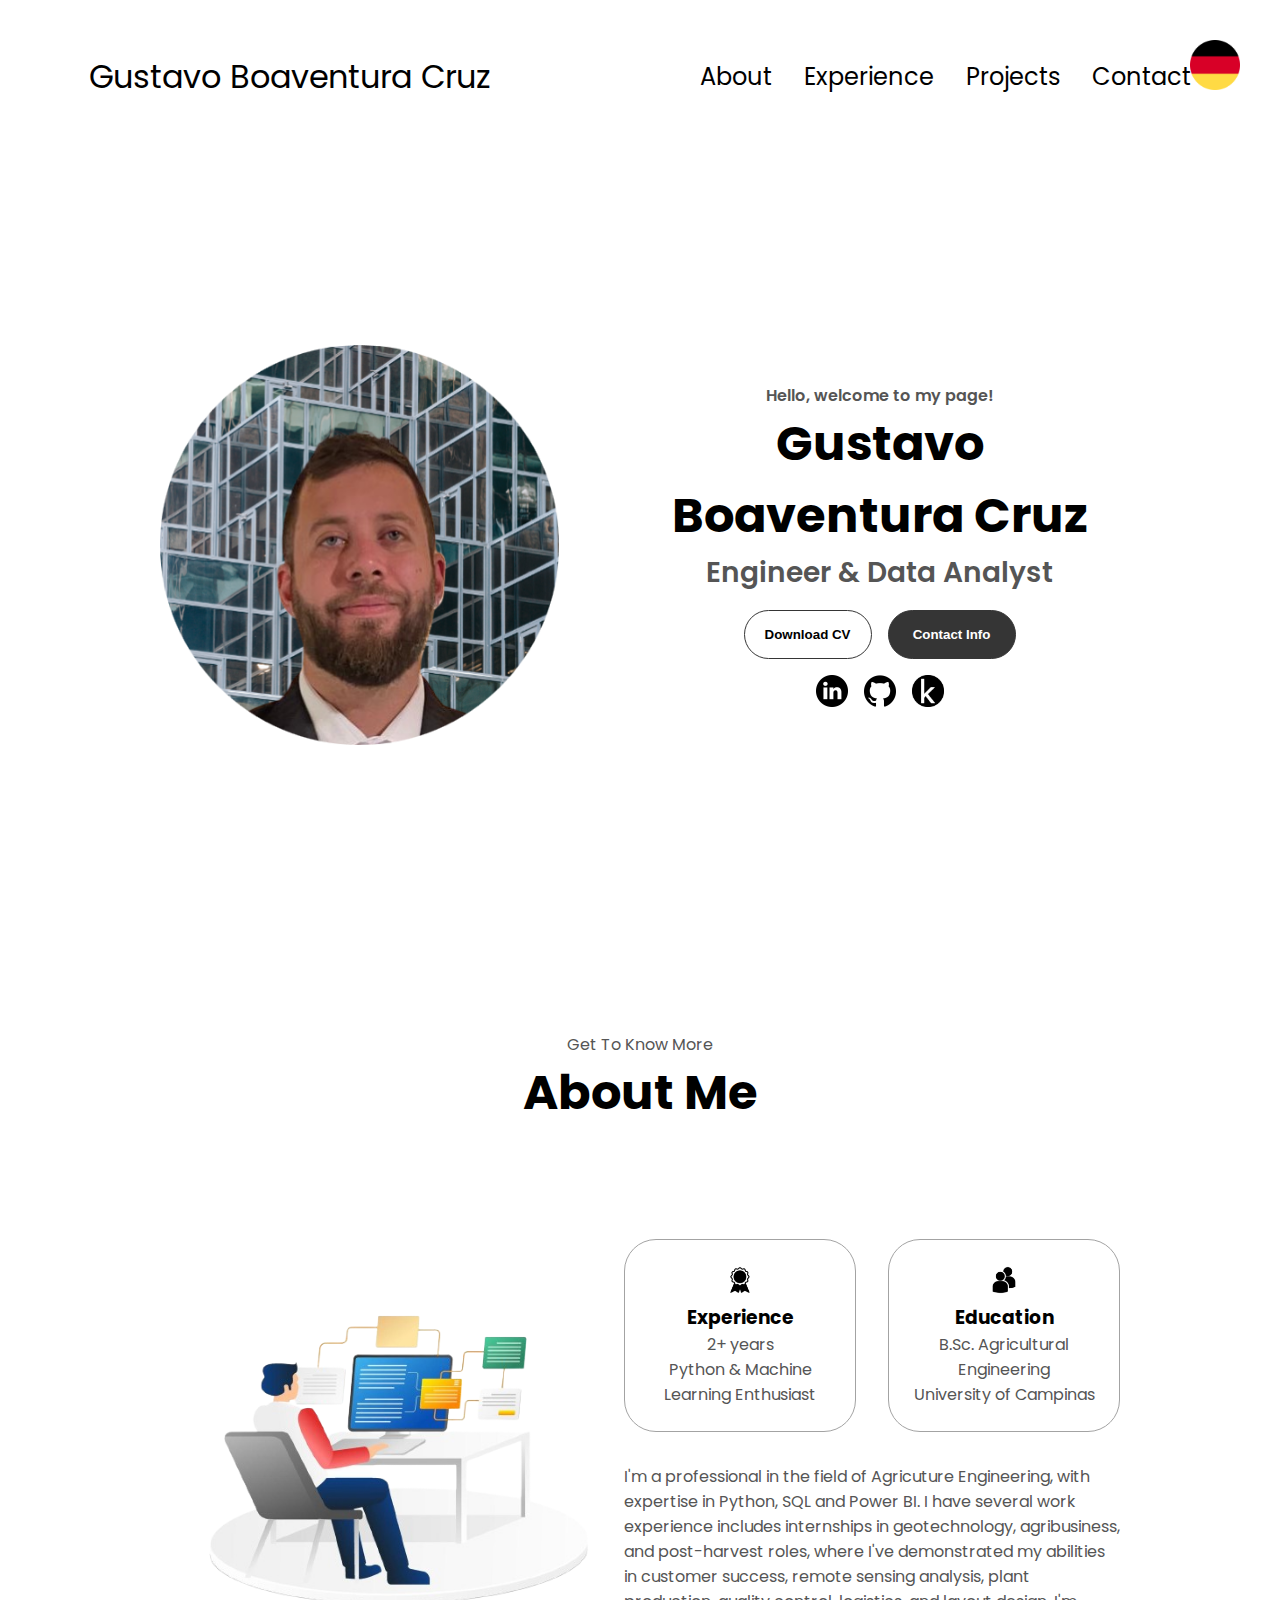
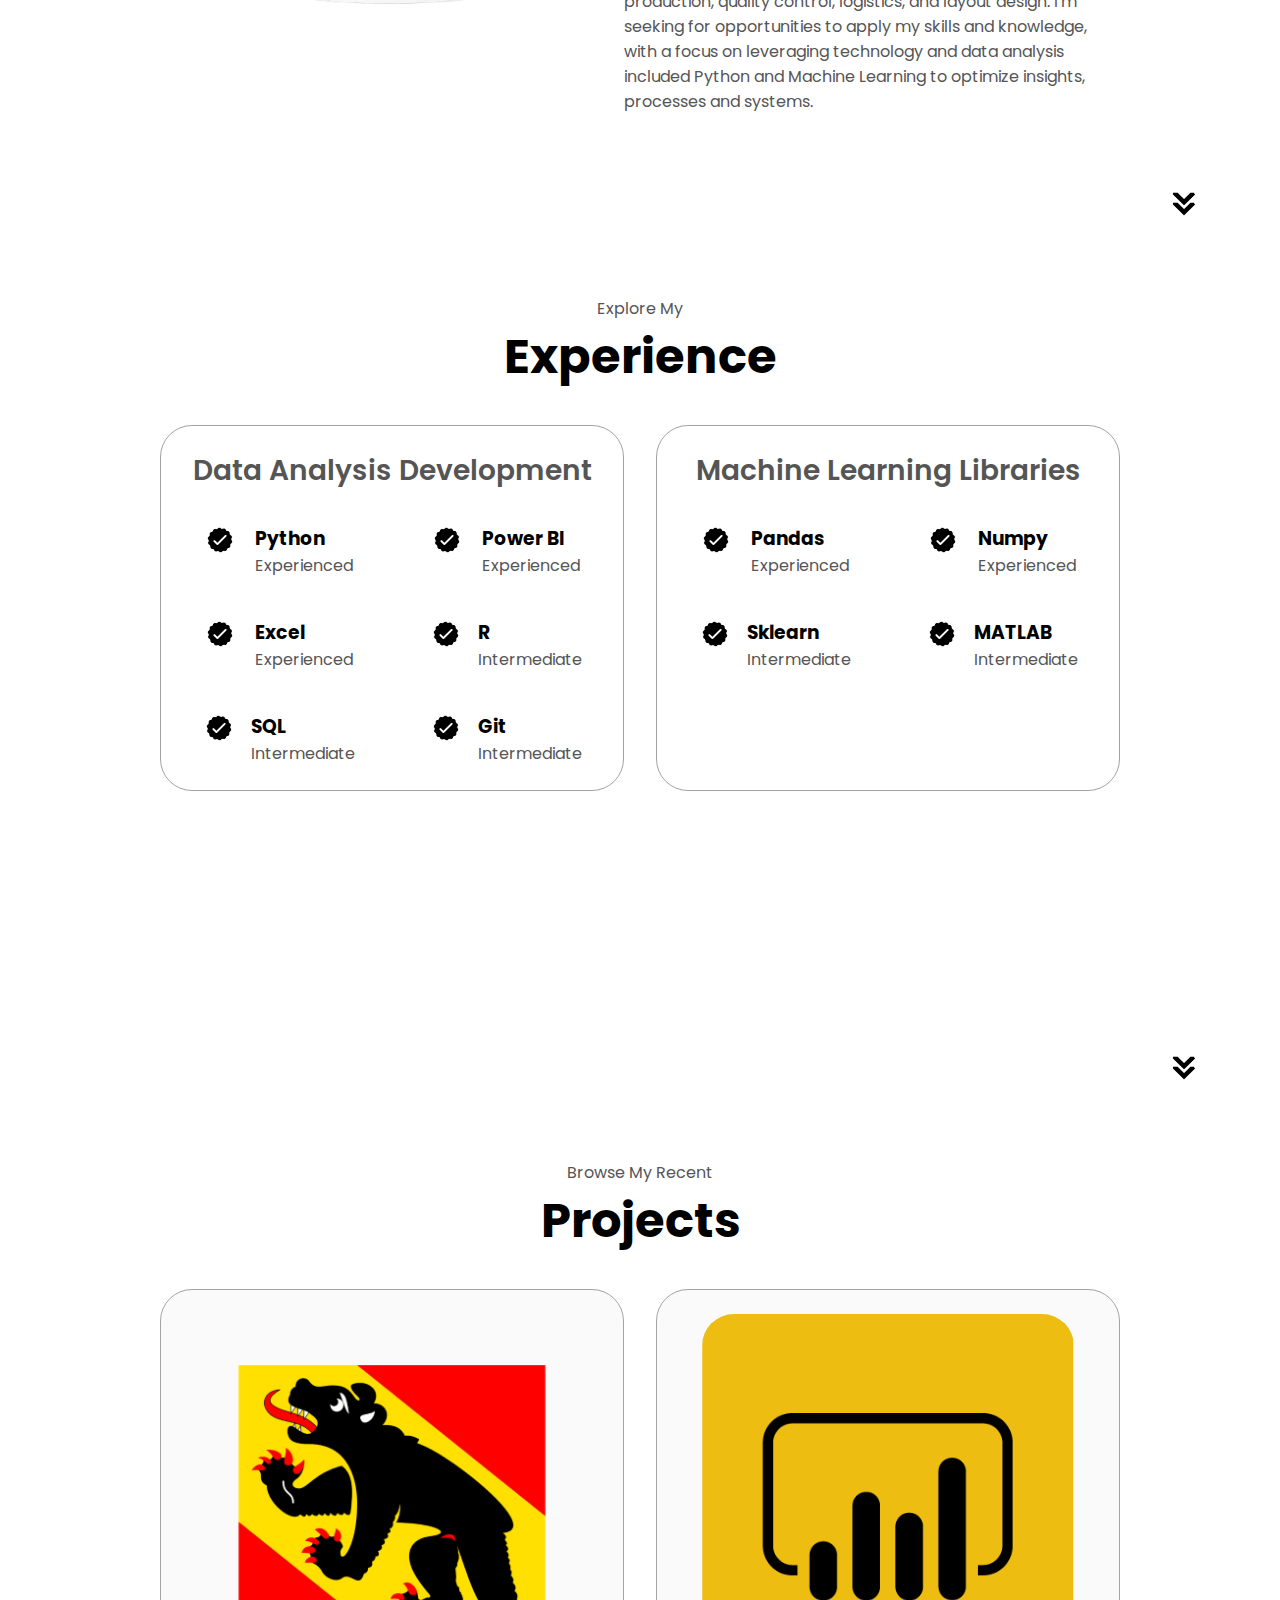
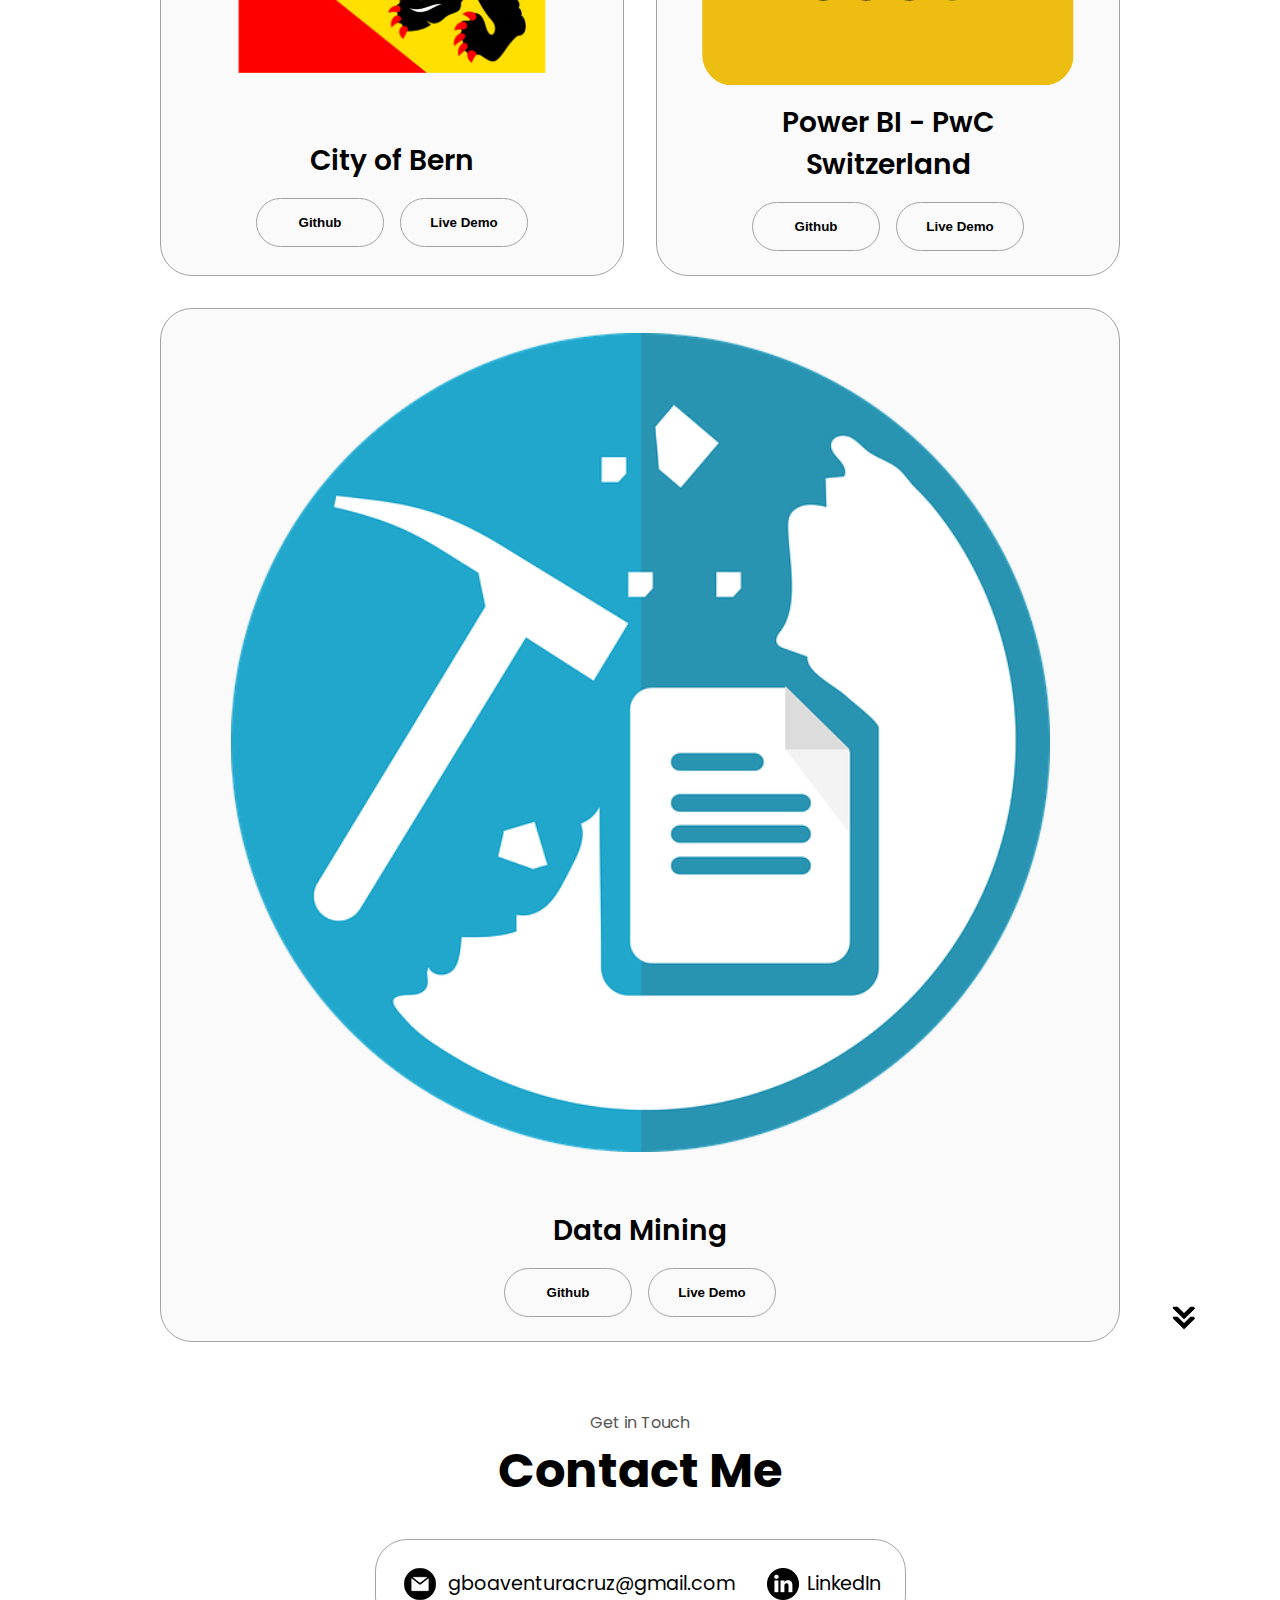
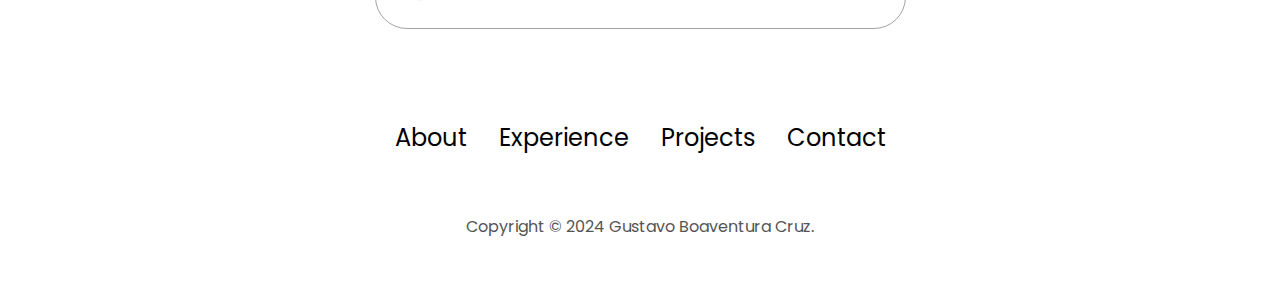
==== commit 6892f88f: "asset" ====
--- a/index.html
+++ b/index.html
@@ -97,7 +97,7 @@
       <div class="section-container">
         <div class="section__pic-container">
           <img
-            src="./assets/profile22.jpg"
+            src="./assets/profile22.png"
             alt="Profile picture"
             class="about-pic"
           />
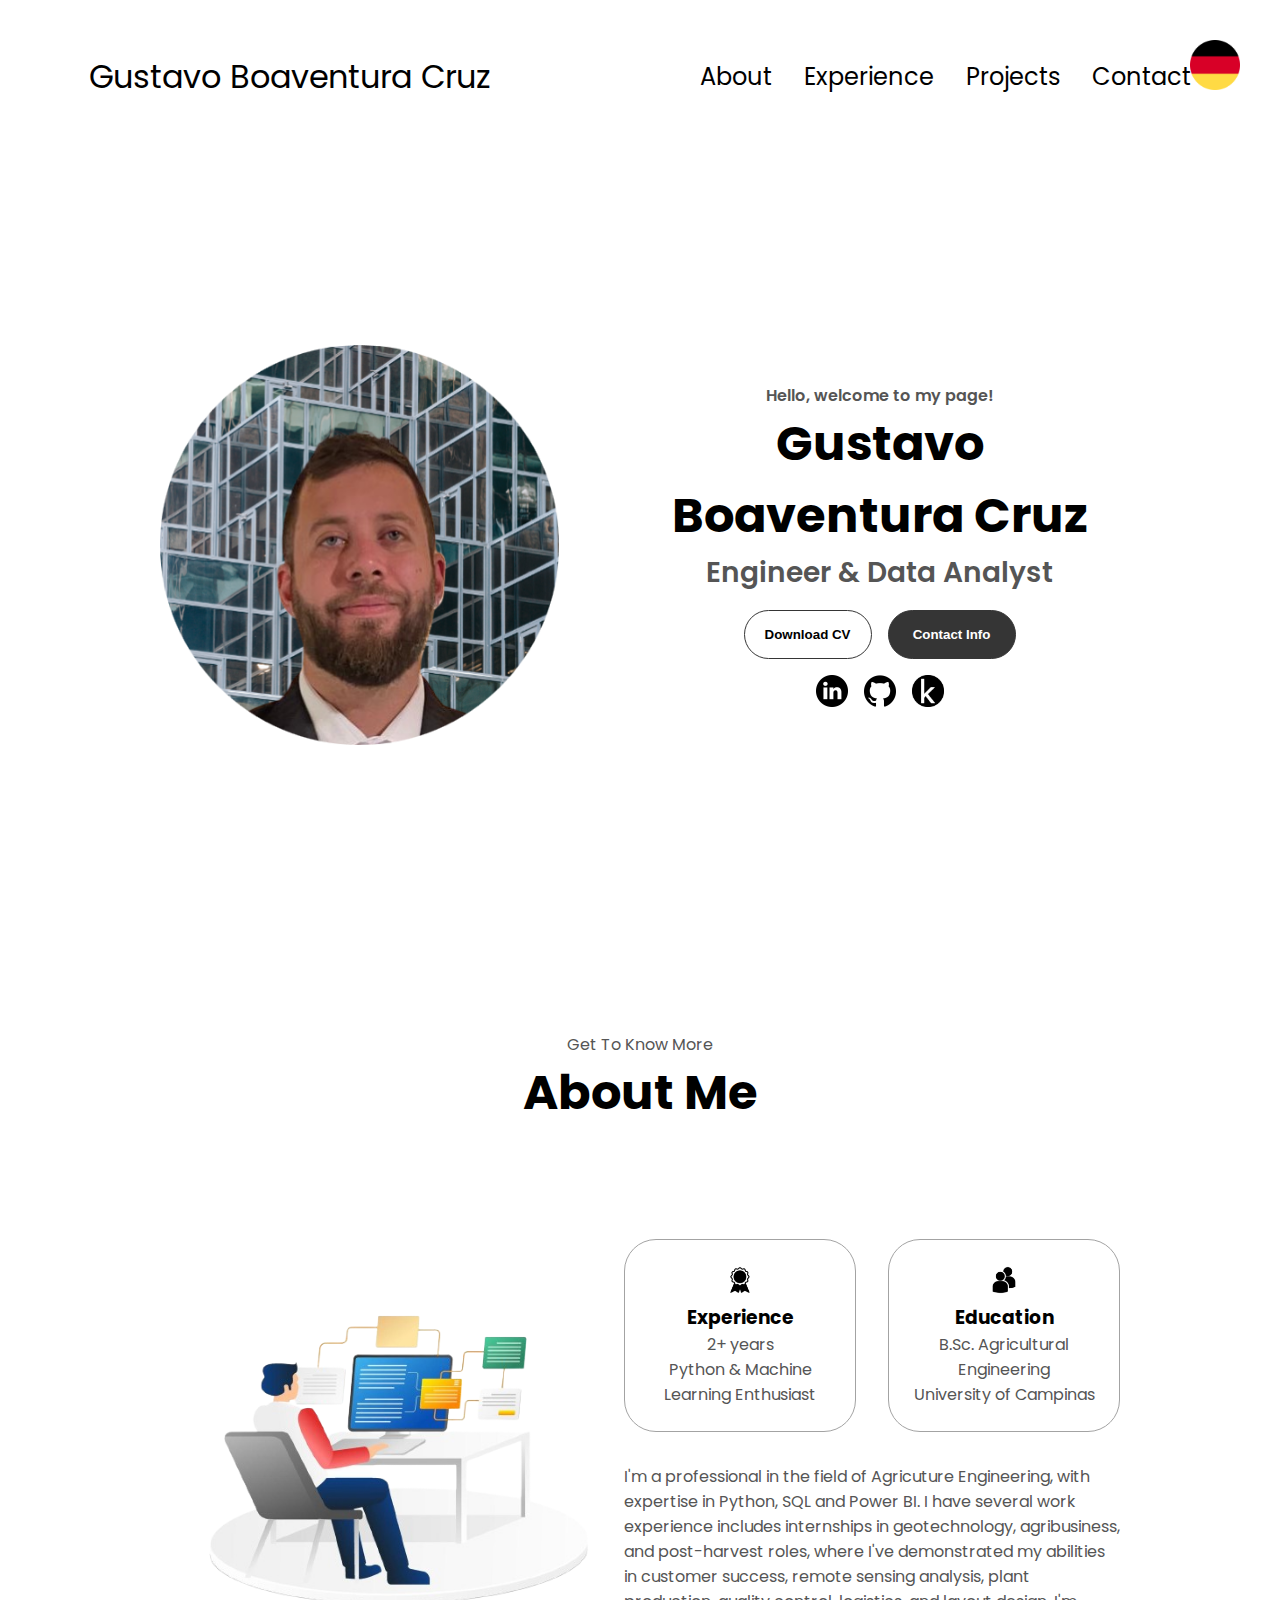
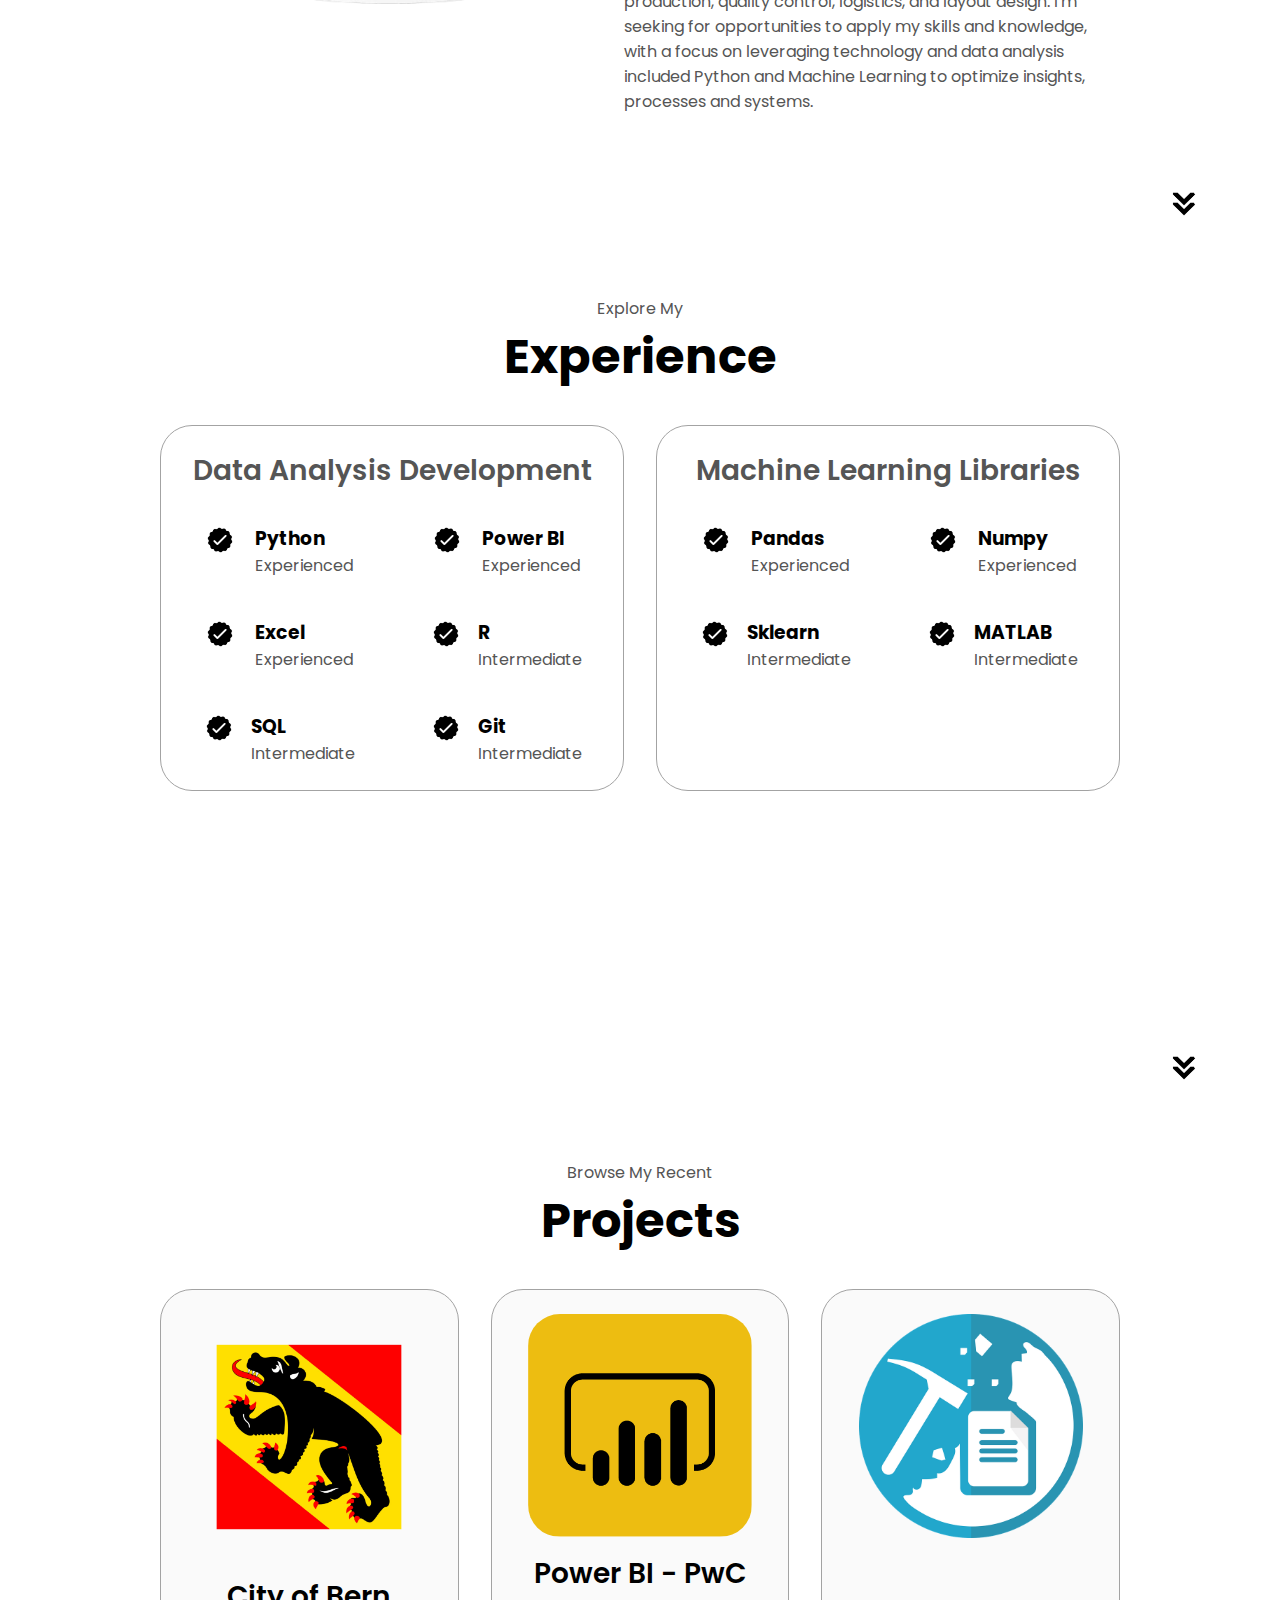
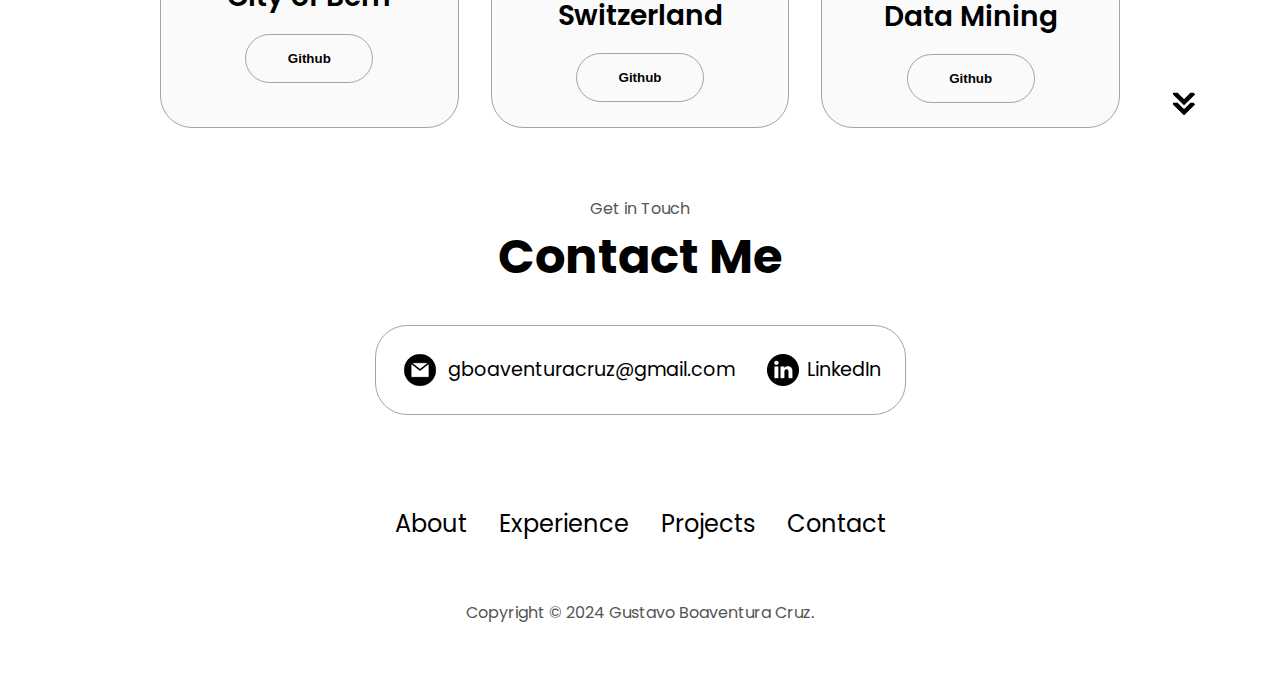
==== commit 16d7c69a: "Update index.html" ====
--- a/index.html
+++ b/index.html
@@ -292,12 +292,7 @@
               >
                 Github
               </button>
-              <button
-                class="btn btn-color-2 project-btn"
-                onclick="location.href='https://github.com/'"
-              >
-                Live Demo
-              </button>
+              
             </div>
           </div>
           <div class="details-container color-container">
@@ -316,12 +311,7 @@
               >
                 Github
               </button>
-              <button
-                class="btn btn-color-2 project-btn"
-                onclick="location.href='https://github.com/'"
-              >
-                Live Demo
-              </button>
+              
             </div>
           </div>
           <div class="details-container color-container">
@@ -340,12 +330,7 @@
               >
                 Github
               </button>
-              <button
-                class="btn btn-color-2 project-btn"
-                onclick="location.href='https://github.com/'"
-              >
-                Live Demo
-              </button>
+              
             </div>
           </div>
         </div>
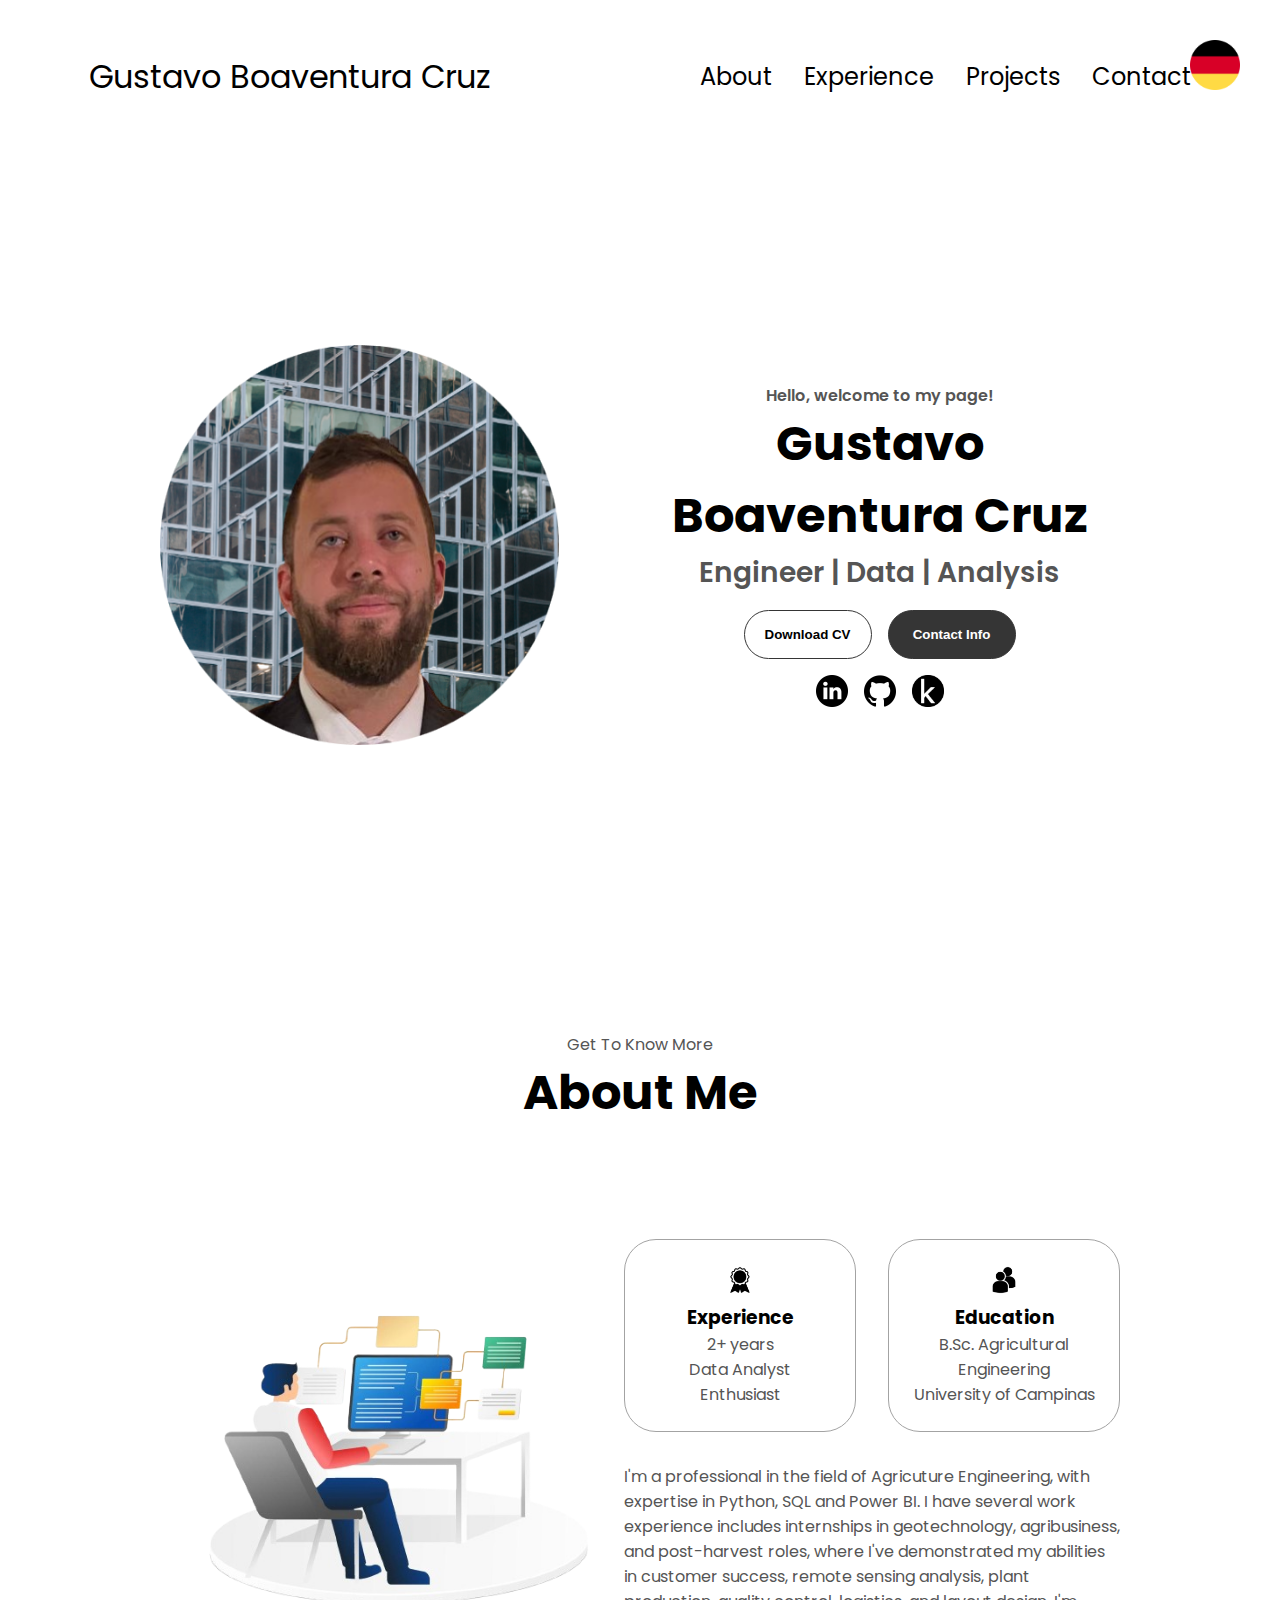
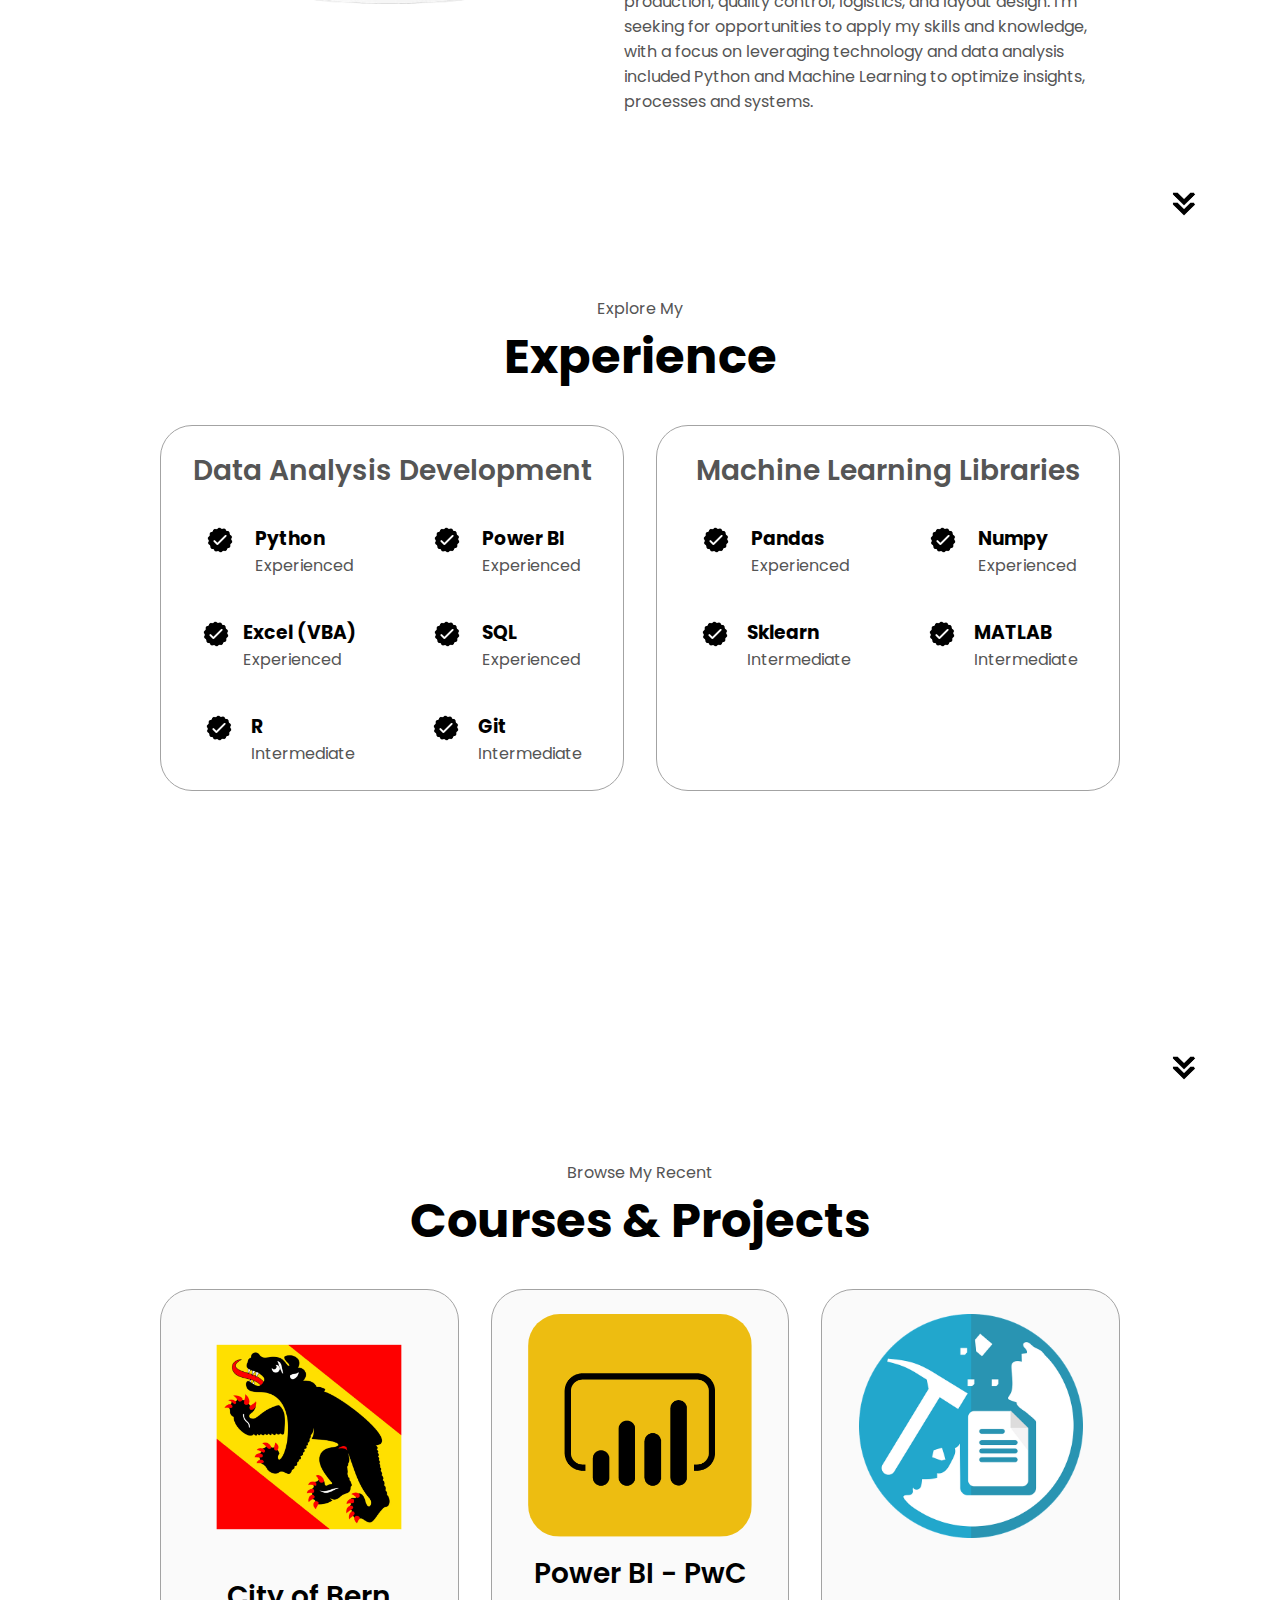
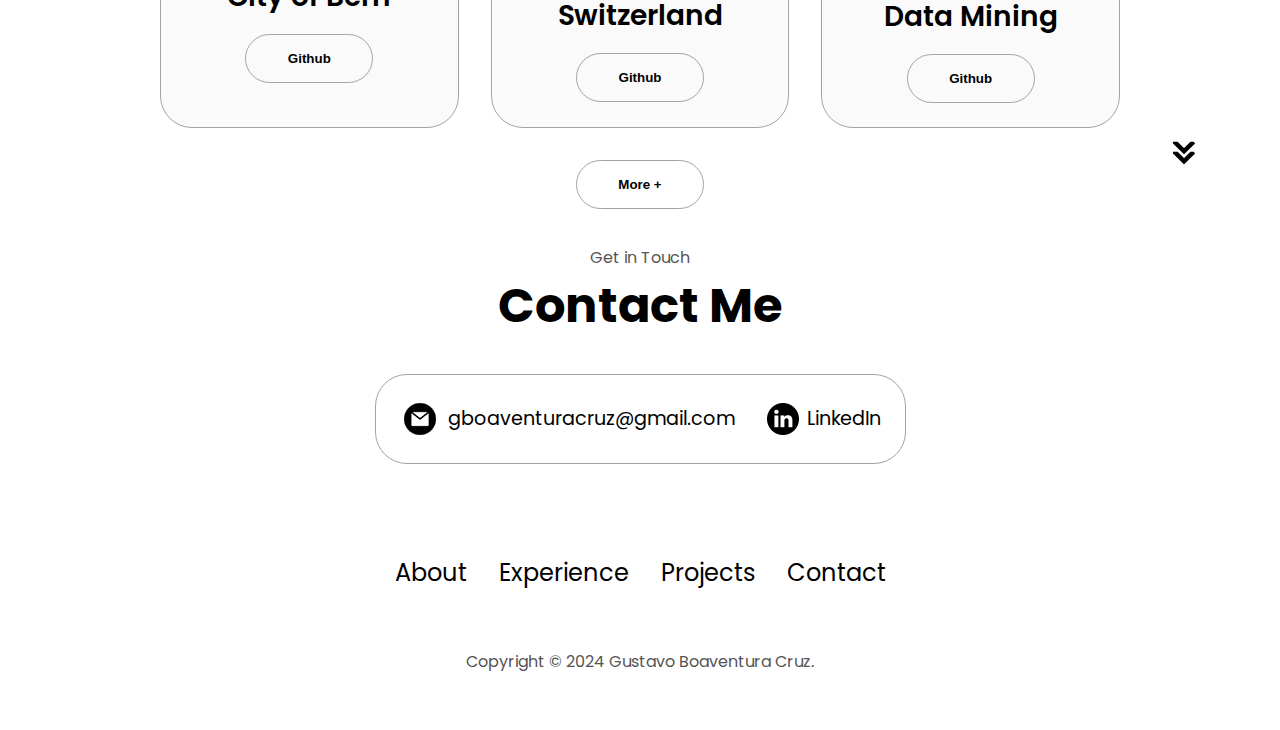
==== commit 3cbde384: "courses_section" ====
--- a/index.html
+++ b/index.html
@@ -57,7 +57,7 @@
       <div class="section__text">
         <p class="section__text__p1">Hello, welcome to my page!</p>
         <h1 class="title">Gustavo Boaventura Cruz</h1>
-        <p class="section__text__p2">Engineer & Data Analyst</p>
+        <p class="section__text__p2">Engineer | Data | Analysis</p>
         <div class="btn-container">
           <button
             class="btn btn-color-2"
@@ -111,7 +111,7 @@
                 class="icon"
               />
               <h3>Experience</h3>
-              <p>2+ years <br />Python & Machine Learning Enthusiast</p>
+              <p>2+ years <br />Data Analyst Enthusiast</p>
             </div>
             <div class="details-container">
               <img
@@ -174,7 +174,18 @@
                   class="icon"
                 />
                 <div>
-                  <h3>Excel</h3>
+                  <h3>Excel (VBA)</h3>
+                  <p>Experienced</p>
+                </div>
+              </article>
+              <article>
+                <img
+                  src="./assets/checkmark.png"
+                  alt="Experience icon"
+                  class="icon"
+                />
+                <div>
+                  <h3>SQL</h3>
                   <p>Experienced</p>
                 </div>
               </article>
@@ -186,17 +197,6 @@
                 />
                 <div>
                   <h3>R</h3>
-                  <p>Intermediate</p>
-                </div>
-              </article>
-              <article>
-                <img
-                  src="./assets/checkmark.png"
-                  alt="Experience icon"
-                  class="icon"
-                />
-                <div>
-                  <h3>SQL</h3>
                   <p>Intermediate</p>
                 </div>
               </article>
@@ -273,7 +273,7 @@
     </section>
     <section id="projects">
       <p class="section__text__p1">Browse My Recent</p>
-      <h1 class="title">Projects</h1>
+      <h1 class="title">Courses & Projects</h1>
       <div class="experience-details-container">
         <div class="about-containers">
           <div class="details-container color-container">
@@ -341,6 +341,13 @@
         class="icon arrow"
         onclick="location.href='./#contact'"
       />
+      <div style="text-align: center;">
+        <button
+              class="btn btn-color-2 project-btn"
+              onclick="window.location.href='courses.html'">
+              More +
+        </button>
+      </div>
     </section>
     <section id="contact">
       <p class="section__text__p1">Get in Touch</p>
--- a/style.css
+++ b/style.css
@@ -442,4 +442,10 @@
 
 img:hover {
   transform: scale(1.1);
-}+}
+.search-wrapper {
+  display: flex;
+  flex-direction: column;
+  gap: .25rem;
+}
+
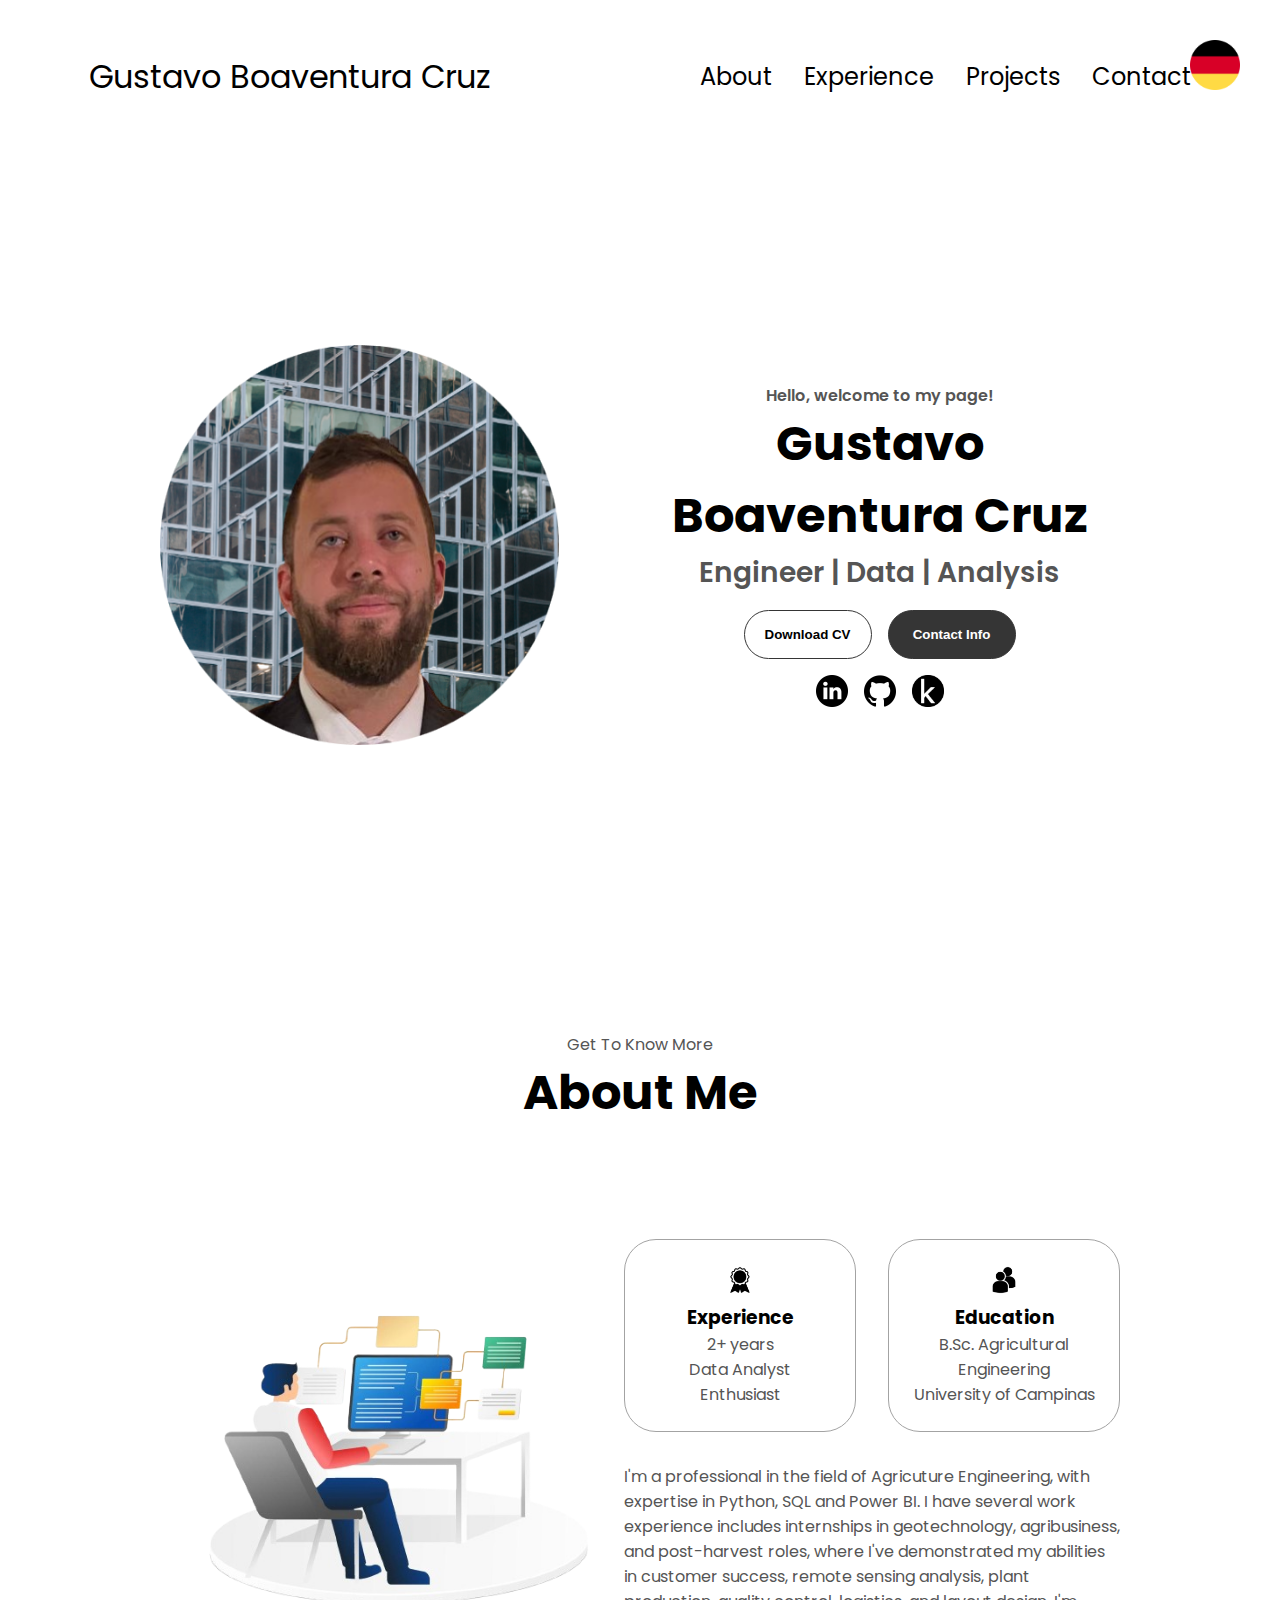
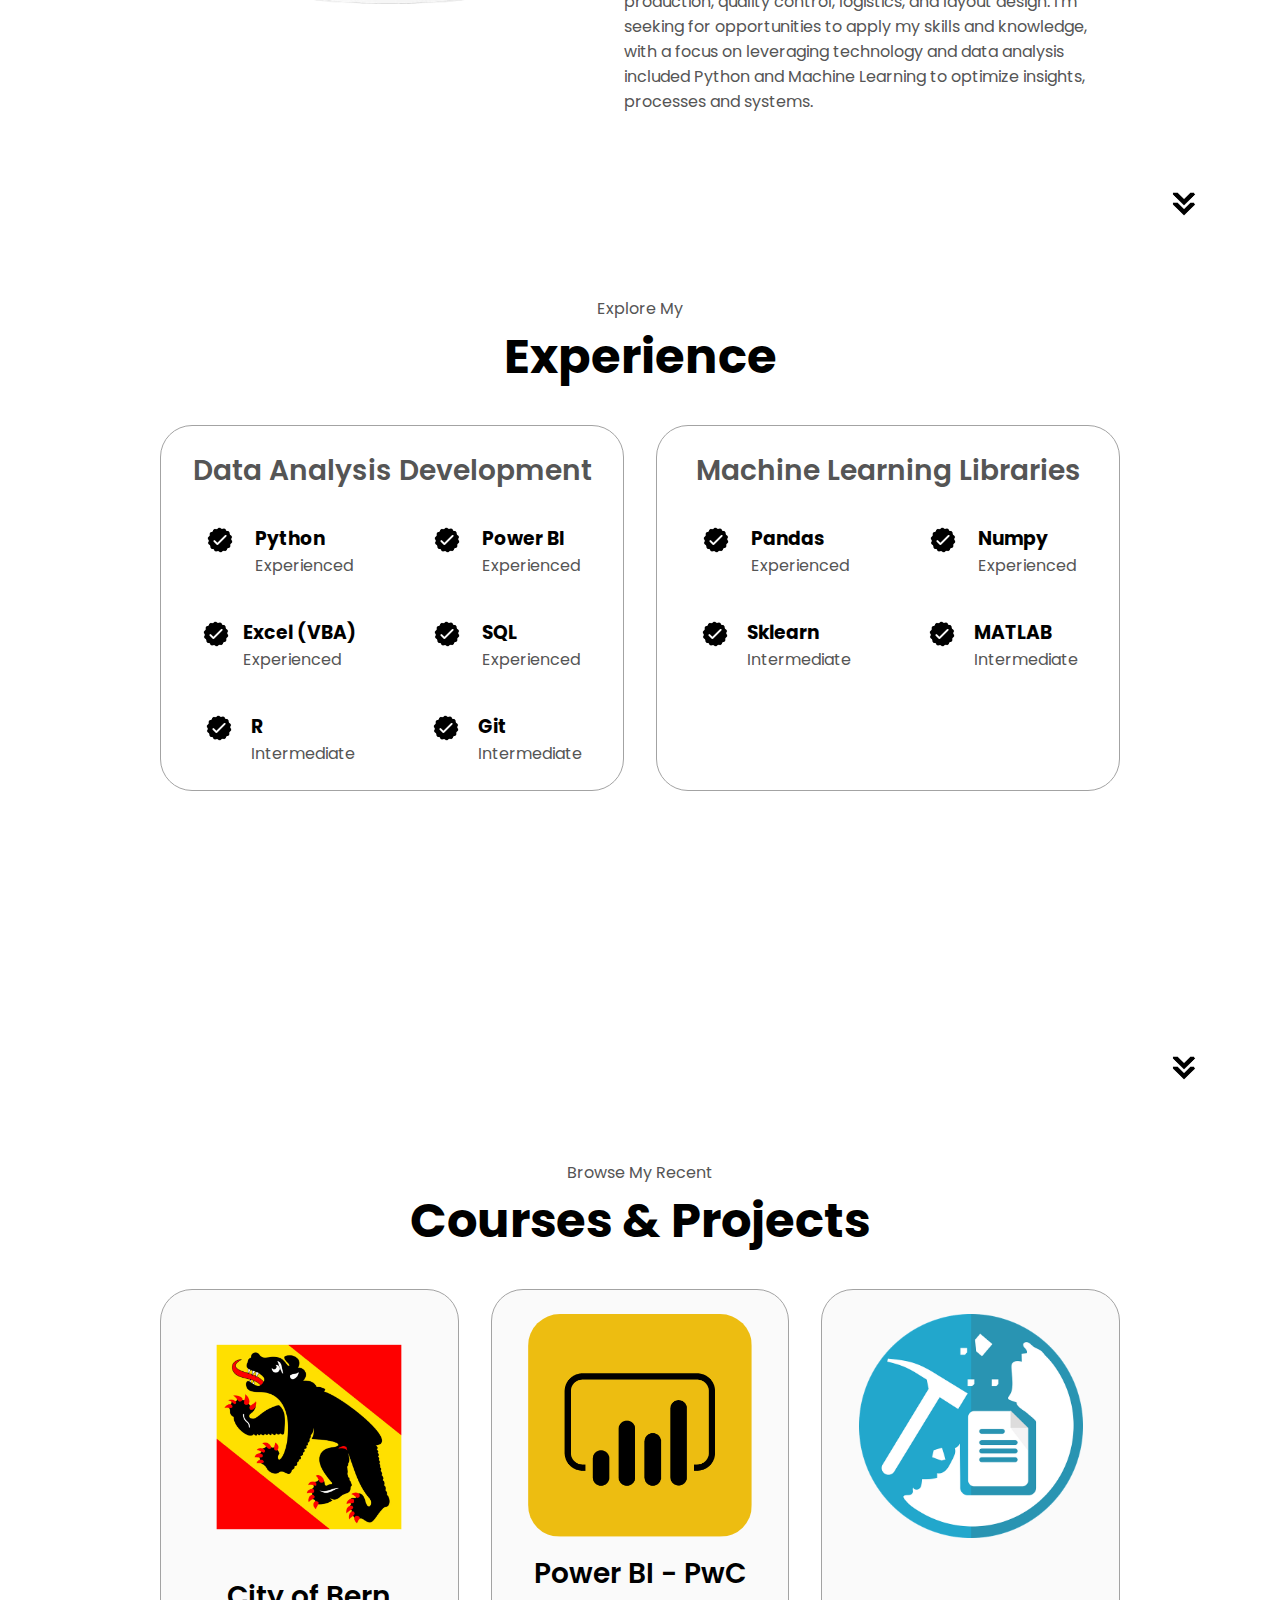
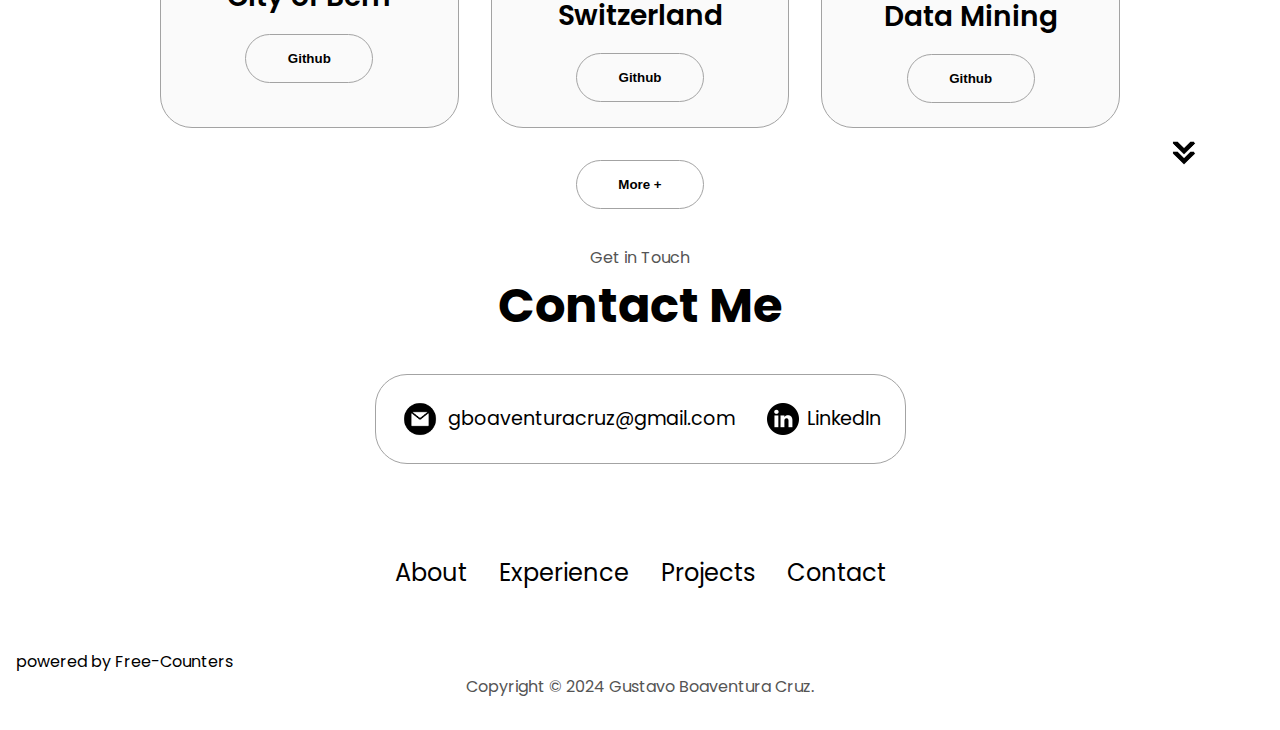
==== commit 763639e5: "Update index.html" ====
--- a/index.html
+++ b/index.html
@@ -4,7 +4,7 @@
     <meta charset="UTF-8" />
     <meta http-equiv="X-UA-Compatible" content="IE=edge" />
     <meta name="viewport" content="width=device-width, initial-scale=1.0" />
-    <title>My Portfolio</title>
+    <title>Gustavo's Portfolio</title>
     <link rel="stylesheet" href="style.css" />
     <link rel="stylesheet" href="mediaqueries.css" />
   </head>
@@ -382,6 +382,8 @@
           </ul>
         </div>
       </nav>
+      <a href='https://www.free-counters.org/'>powered by Free-Counters</a> <script type='text/javascript' src='https://www.freevisitorcounters.com/auth.php?id=eb39bd6cc418664869d1d3a2e12c3c32afa94d94'></script>
+      <script type="text/javascript" src="https://www.freevisitorcounters.com/en/home/counter/1250001/t/4"></script>
       <p>Copyright &#169; 2024 Gustavo Boaventura Cruz.</p>
     </footer>
     <script src="script.js"></script>
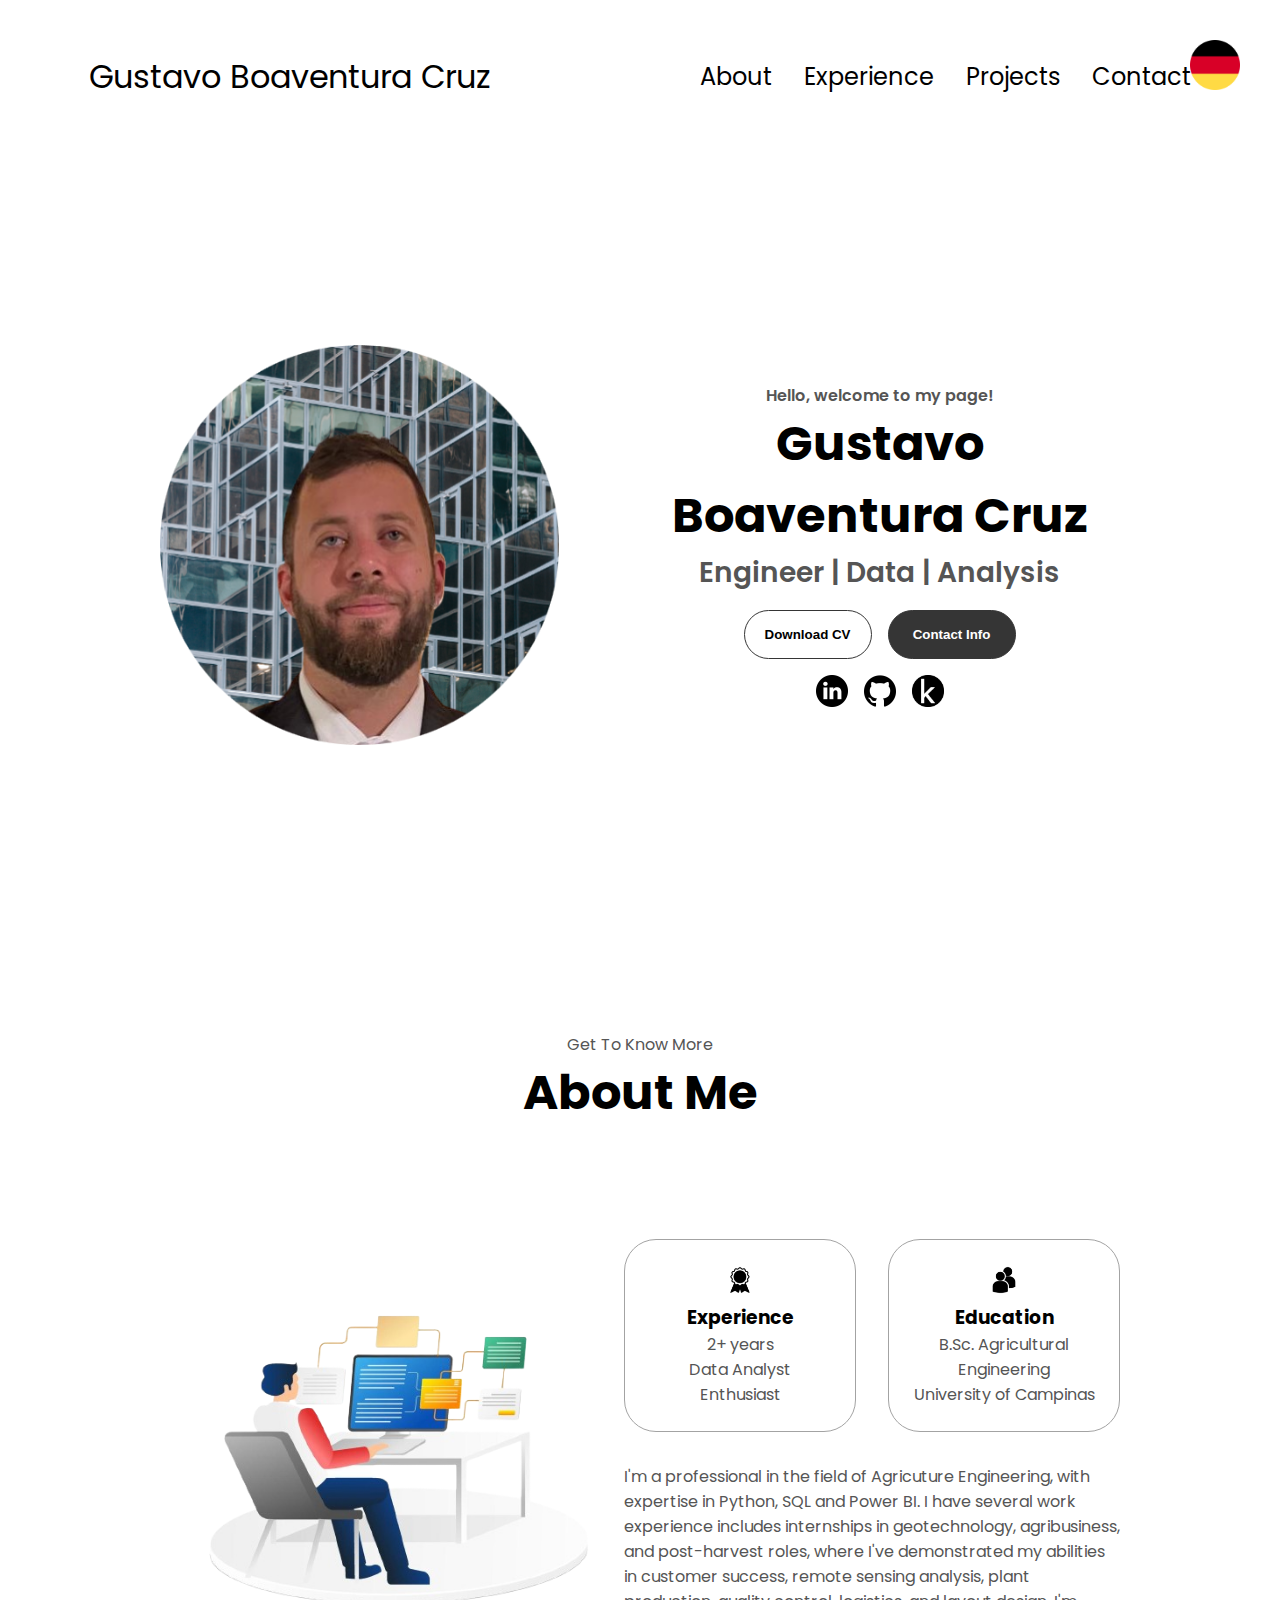
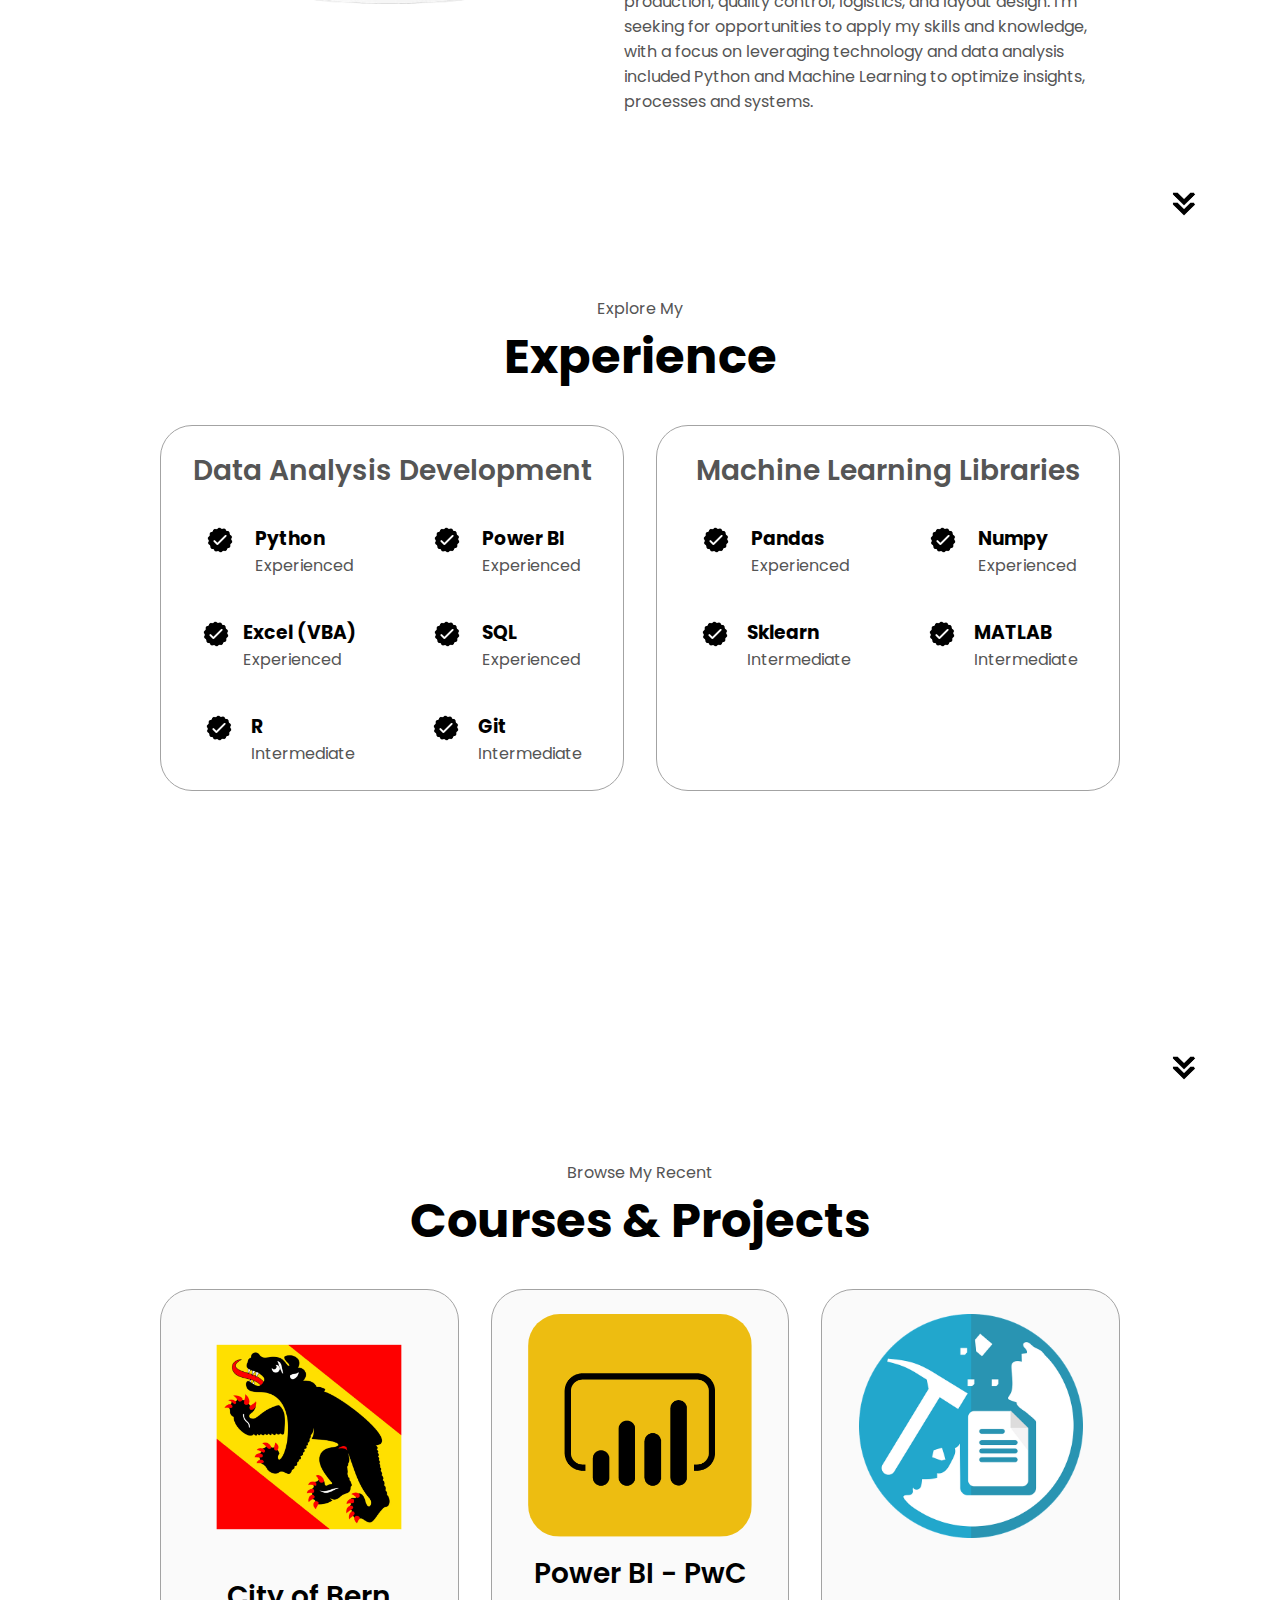
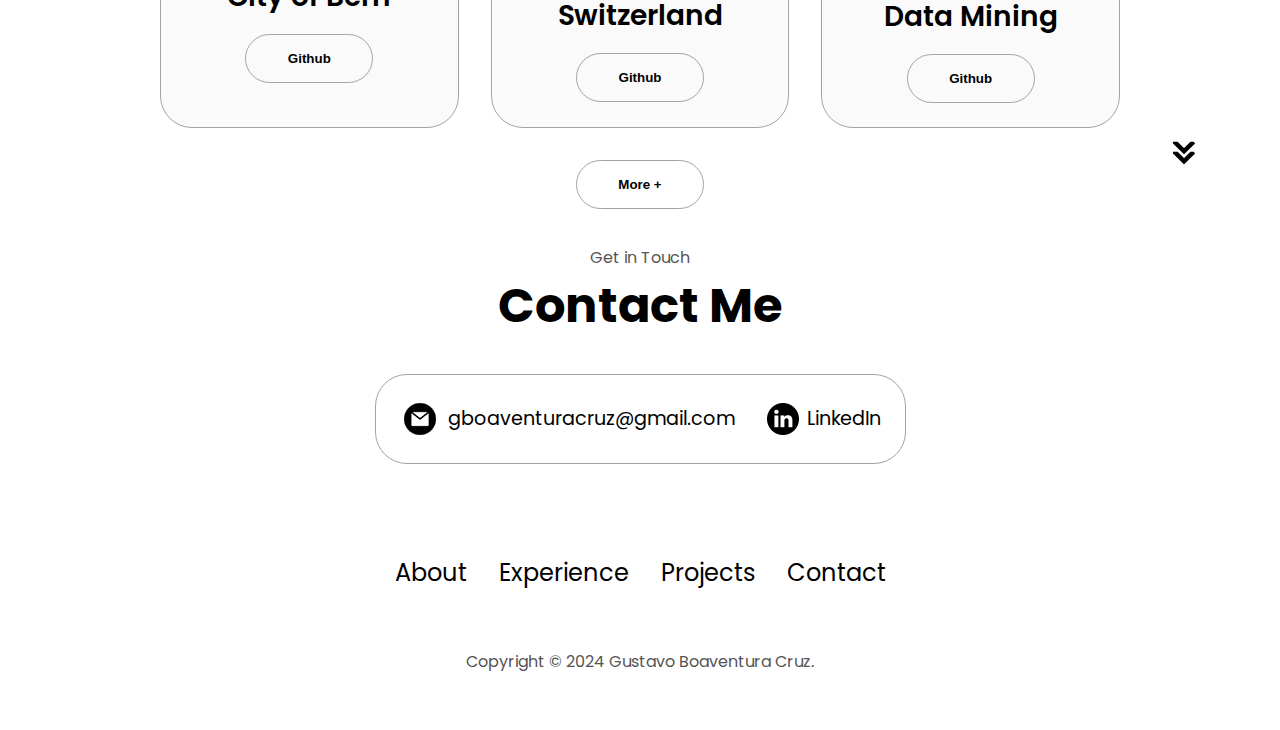
==== commit f8760ae2: "analytics" ====
--- a/index.html
+++ b/index.html
@@ -1,6 +1,15 @@
 <!DOCTYPE html>
 <html lang="en">
   <head>
+        <!-- Google tag (gtag.js) -->
+    <script async src="https://www.googletagmanager.com/gtag/js?id=G-9CK048W38G"></script>
+    <script>
+      window.dataLayer = window.dataLayer || [];
+      function gtag(){dataLayer.push(arguments);}
+      gtag('js', new Date());
+
+      gtag('config', 'G-9CK048W38G');
+    </script>
     <meta charset="UTF-8" />
     <meta http-equiv="X-UA-Compatible" content="IE=edge" />
     <meta name="viewport" content="width=device-width, initial-scale=1.0" />
@@ -20,7 +29,7 @@
       }
   </style>
   <div id="content" class="box-shadow">
-      <a href="https://gboaventura93.github.io/portfolio_de/">
+      <a href="de.html">
       <img src="./assets/deutschland.png" alt="Webseite auf Deutsch" width="50" height="50"/>
   </div>
     <nav id="desktop-nav">
@@ -382,8 +391,7 @@
           </ul>
         </div>
       </nav>
-      <a href='https://www.free-counters.org/'>powered by Free-Counters</a> <script type='text/javascript' src='https://www.freevisitorcounters.com/auth.php?id=eb39bd6cc418664869d1d3a2e12c3c32afa94d94'></script>
-      <script type="text/javascript" src="https://www.freevisitorcounters.com/en/home/counter/1250001/t/4"></script>
+      
       <p>Copyright &#169; 2024 Gustavo Boaventura Cruz.</p>
     </footer>
     <script src="script.js"></script>
